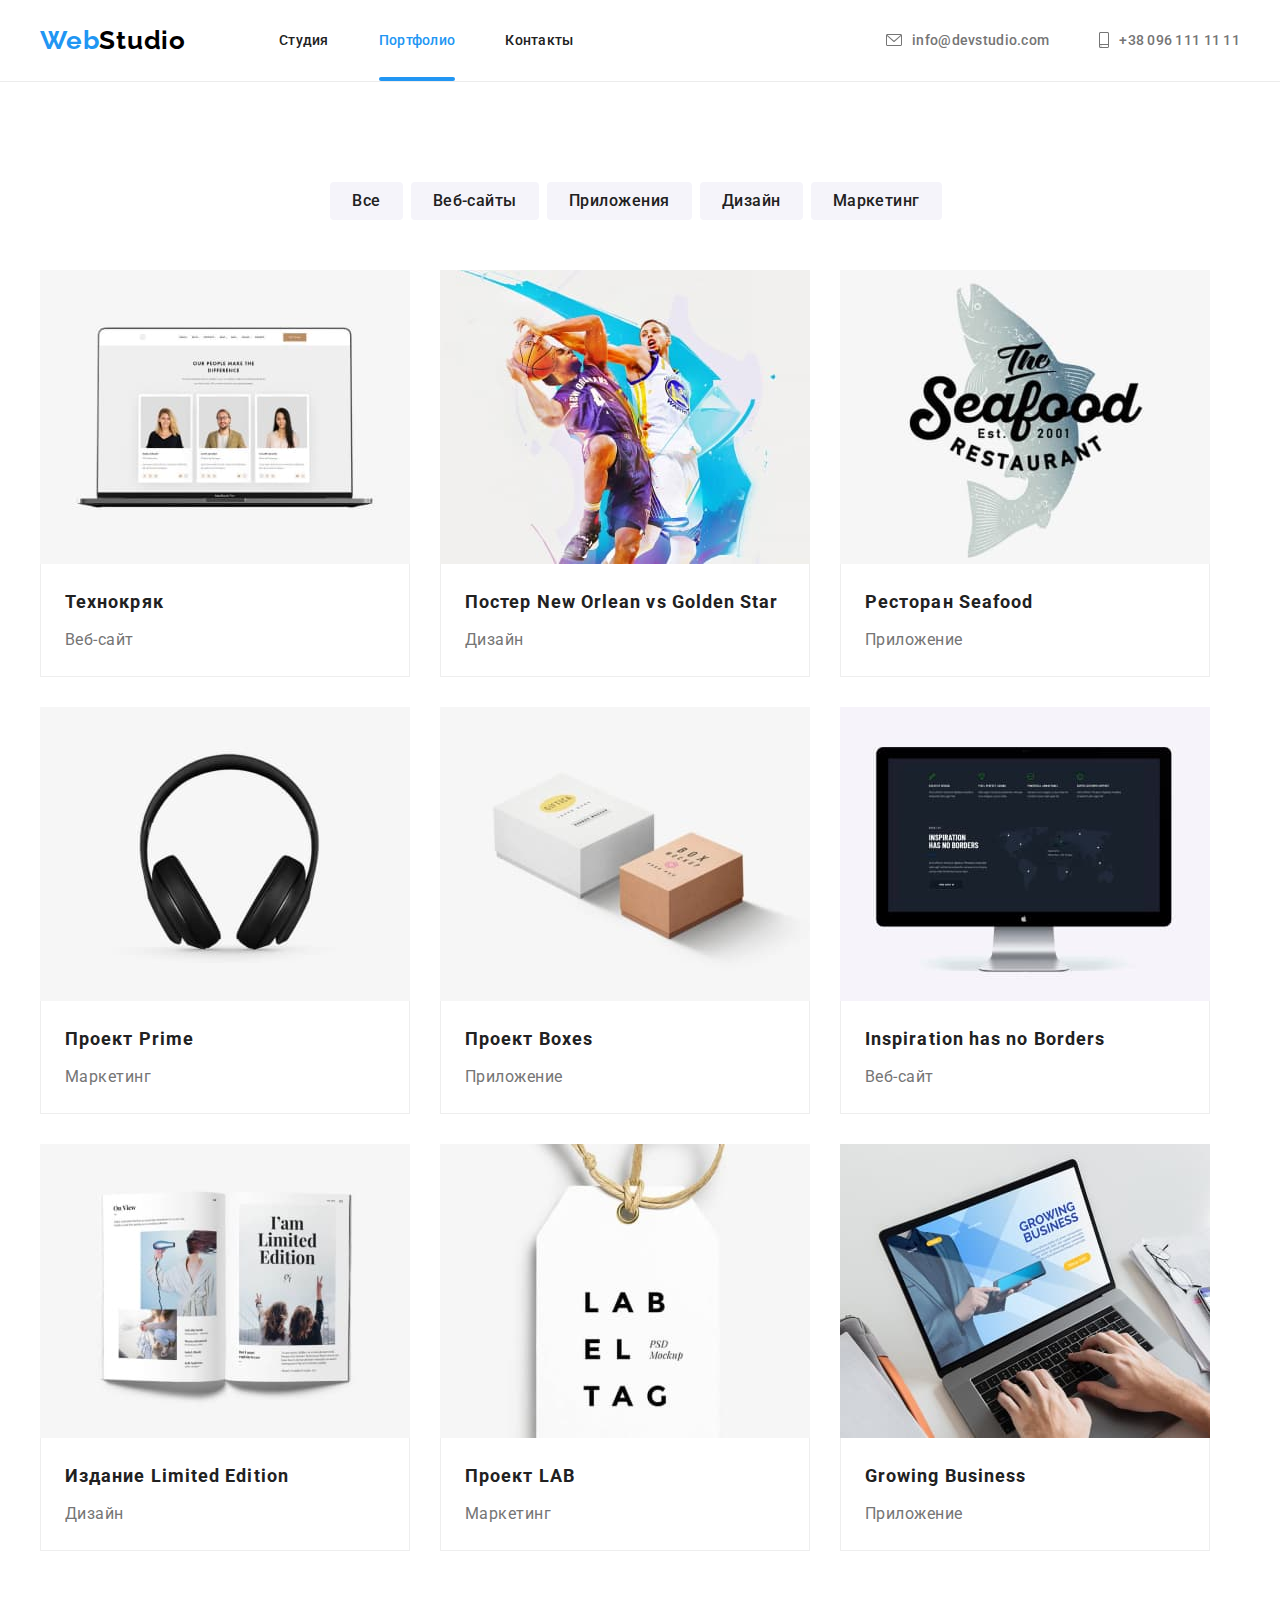
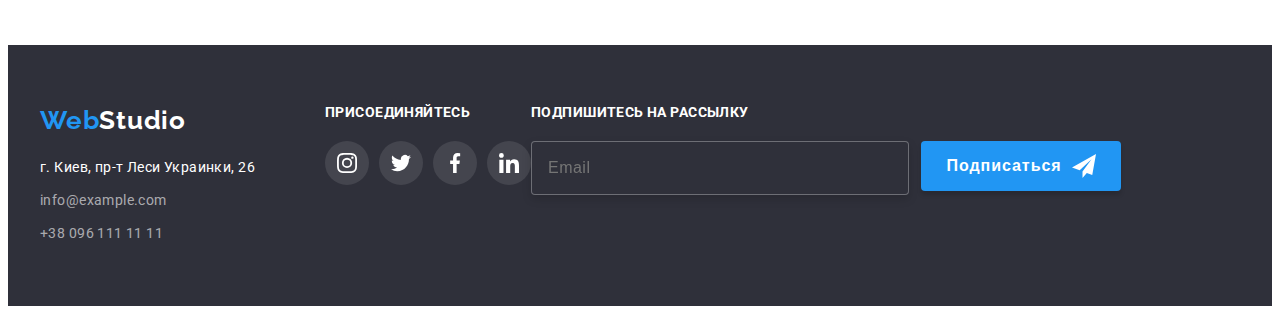
==== portfolio.html @ c0251a0f "copied files from the hw-06" ====
<!DOCTYPE html>
<html lang="ru">
  <head>
    <meta charset="UTF-8" />
    <meta http-equiv="X-UA-Compatible" content="IE=edge" />
    <meta name="viewport" content="width=device-width, initial-scale=1.0" />
    <title>Document</title>
    <link
      href="https://fonts.googleapis.com/css2?family=Raleway:wght@700&family=Roboto:wght@400;500;700;900&display=swap"
      rel="stylesheet"
    />
    <link
      rel="stylesheet"
      href="https://cdnjs.cloudflare.com/ajax/libs/modern-normalize/1.1.0/modern-normalize.min.css"
      integrity="sha512-wpPYUAdjBVSE4KJnH1VR1HeZfpl1ub8YT/NKx4PuQ5NmX2tKuGu6U/JRp5y+Y8XG2tV+wKQpNHVUX03MfMFn9Q=="
      crossorigin="anonymous"
      referrerpolicy="no-referrer"
    />
    <link rel="stylesheet" href="./css/reset.css" />
    <link rel="stylesheet" href="./css/styles.css" />
  </head>
  <body>
    <!-- HEADER SECTION -->

    <header class="page-header portfolio-header">
      <!-- HEADER LOGO -->

      <div class="container main-menu">
        <a class="logo" href="./index.html"
          ><span class="logo-web">Web</span>Studio</a
        >

        <!-- HEADER MENU NAVIGATION   -->

        <nav>
          <ul class="site-nav list">
            <li class="item">
              <a href="./index.html" class="link site-nav-link">Студия</a>
            </li>
            <li class="item">
              <a href="./portfolio.html" class="link site-nav-link active"
                >Портфолио</a
              >
            </li>
            <li class="item">
              <a href="" class="link site-nav-link">Контакты</a>
            </li>
          </ul>
        </nav>

        <!-- HEADER CONTACTS SECTIONS -->

        <ul class="site-nav-contacts list">
          <li class="contacts-display">
            <a href="mailto:info@devstudio.com" class="link site-contacts-link">
              <svg class="icon-envelope">
                <use href="./images/icons.svg#icon-envelope"></use>
              </svg>
              info@devstudio.com</a
            >
          </li>
          <li class="contacts-display">
            <a href="tel:+380961111111" class="link site-contacts-link">
              <svg class="icon-smartphone">
                <use href="./images/icons.svg#icon-smartphone"></use>
              </svg>
              +38 096 111 11 11</a
            >
          </li>
        </ul>
      </div>
    </header>

    <!-- MAIN/UNIQUES WEBPAGE CONTENT -->

    <main>
      <section class="section">
        <!-- PORTFOLIO SECTION HEADER -->

        <div class="container">
          <!-- PORTFOLIO FILTERS -->

          <ul class="portfolio-button-container list">
            <li class="portfolio-button-item">
              <button class="portfolio-button" type="button">Все</button>
            </li>
            <li class="portfolio-button-item">
              <button class="portfolio-button" type="button">Веб-сайты</button>
            </li>
            <li class="portfolio-button-item">
              <button class="portfolio-button" type="button">Приложения</button>
            </li>
            <li class="portfolio-button-item">
              <button class="portfolio-button" type="button">Дизайн</button>
            </li>
            <li class="portfolio-button-item">
              <button class="portfolio-button" type="button">Маркетинг</button>
            </li>
          </ul>

          <!-- PORTFOLIO MAIN SECTION - WORK EXAMPLES -->

          <div class="flex-container">
            <ul class="flex-element-portfolio list">
              <li class="works">
                <div class="works-pictures">
                  <img
                    src="././images/portfolio/1-technokryak.jpg"
                    alt="Technokryak Website"
                    width="370"
                  />
                  <p class="works-overlay">
                    Lorem ipsum, dolor sit amet consectetur adipisicing elit.
                    Possimus sapiente deleniti nam aliquid fugiat officia
                    debitis, rem vitae quod tempore.
                  </p>
                </div>
                <div class="works-description">
                  <h2 class="works-title">Технокряк</h2>
                  <p class="works-text">Веб-сайт</p>
                </div>
              </li>
              <li class="works">
                <div class="works-pictures">
                  <img
                    src="././images/portfolio/2-poster.jpg"
                    alt="New Orlean vs Golden Star Poster Design"
                    width="370"
                  />
                  <p class="works-overlay">
                    Lorem ipsum, dolor sit amet consectetur adipisicing elit.
                    Possimus sapiente deleniti nam aliquid fugiat officia
                    debitis, rem vitae quod tempore.
                  </p>
                </div>
                <div class="works-description">
                  <h2 class="works-title">Постер New Orlean vs Golden Star</h2>
                  <p class="works-text">Дизайн</p>
                </div>
              </li>
              <li class="works">
                <div class="works-pictures">
                  <img
                    src="././images/portfolio/3-seafoodrest.jpg"
                    alt="Seafood Restaurant Application"
                    width="370"
                  />
                  <p class="works-overlay">
                    Lorem ipsum, dolor sit amet consectetur adipisicing elit.
                    Possimus sapiente deleniti nam aliquid fugiat officia
                    debitis, rem vitae quod tempore.
                  </p>
                </div>
                <div class="works-description">
                  <h2 class="works-title">Ресторан Seafood</h2>
                  <p class="works-text">Приложение</p>
                </div>
              </li>
              <li class="works">
                <div class="works-pictures">
                  <img
                    src="././images/portfolio/4-projectprime.jpg"
                    alt="Prime Project Marketing"
                    width="370"
                  />
                  <p class="works-overlay">
                    Lorem ipsum, dolor sit amet consectetur adipisicing elit.
                    Possimus sapiente deleniti nam aliquid fugiat officia
                    debitis, rem vitae quod tempore.
                  </p>
                </div>
                <div class="works-description">
                  <h2 class="works-title">Проект Prime</h2>
                  <p class="works-text">Маркетинг</p>
                </div>
              </li>
              <li class="works">
                <div class="works-pictures">
                  <img
                    src="././images/portfolio/5-projectboxes.jpg"
                    alt="Boxes Project Application"
                    width="370"
                  />
                  <p class="works-overlay">
                    Lorem ipsum, dolor sit amet consectetur adipisicing elit.
                    Possimus sapiente deleniti nam aliquid fugiat officia
                    debitis, rem vitae quod tempore.
                  </p>
                </div>
                <div class="works-description">
                  <h2 class="works-title">Проект Boxes</h2>
                  <p class="works-text">Приложение</p>
                </div>
              </li>
              <li class="works">
                <div class="works-pictures">
                  <img
                    src="././images/portfolio/6-inspiration.jpg"
                    alt="Inspiration has no Borders"
                    width="370"
                  />
                  <p class="works-overlay">
                    Lorem ipsum, dolor sit amet consectetur adipisicing elit.
                    Possimus sapiente deleniti nam aliquid fugiat officia
                    debitis, rem vitae quod tempore.
                  </p>
                </div>
                <div class="works-description">
                  <h2 class="works-title">Inspiration has no Borders</h2>
                  <p class="works-text">Веб-сайт</p>
                </div>
              </li>
              <li class="works">
                <div class="works-pictures">
                  <img
                    src="././images/portfolio/7-limitededition.jpg"
                    alt="Limited Edition Design"
                    width="370"
                  />
                  <p class="works-overlay">
                    Lorem ipsum, dolor sit amet consectetur adipisicing elit.
                    Possimus sapiente deleniti nam aliquid fugiat officia
                    debitis, rem vitae quod tempore.
                  </p>
                </div>
                <div class="works-description">
                  <h2 class="works-title">Издание Limited Edition</h2>
                  <p class="works-text">Дизайн</p>
                </div>
              </li>
              <li class="works">
                <div class="works-pictures">
                  <img
                    src="././images/portfolio/8-projectlab.jpg"
                    alt="LAB Project Marketing"
                    width="370"
                  />
                  <p class="works-overlay">
                    Lorem ipsum, dolor sit amet consectetur adipisicing elit.
                    Possimus sapiente deleniti nam aliquid fugiat officia
                    debitis, rem vitae quod tempore.
                  </p>
                </div>
                <div class="works-description">
                  <h2 class="works-title">Проект LAB</h2>
                  <p class="works-text">Маркетинг</p>
                </div>
              </li>
              <li class="works">
                <div class="works-pictures">
                  <img
                    src="././images/portfolio/9-business.jpg"
                    alt="Growing Business Application"
                    width="370"
                  />
                  <p class="works-overlay">
                    Lorem ipsum, dolor sit amet consectetur adipisicing elit.
                    Possimus sapiente deleniti nam aliquid fugiat officia
                    debitis, rem vitae quod tempore.
                  </p>
                </div>
                <div class="works-description">
                  <h2 class="works-title">Growing Business</h2>
                  <p class="works-text">Приложение</p>
                </div>
              </li>
            </ul>
          </div>
        </div>
      </section>
    </main>

    <!-- PAGE FOOTER SECTION-->

    <footer class="footer">
      <div class="container">
        <div class="footer-container">
          <div class="footer-address">
            <div class="logo-footer">
              <a class="logo" href=""
                ><span class="logo-web">Web</span
                ><span class="logo-studio-footer">Studio</span></a
              >
            </div>
            <address>
              <p class="contacts-items addess-footer">
                г. Киев, пр-т Леси Украинки, 26
              </p>
              <a
                class="contacts-items contacts-footer link"
                href="mailto:info@example.com"
                >info@example.com</a
              >
              <a
                class="contacts-items contacts-footer link"
                href="tel:+380961111111"
                >+38 096 111 11 11</a
              >
            </address>
          </div>

          <!-- FOOTER JOIN US SECTION -->

          <div>
            <p class="join-us-title">Присоединяйтесь</p>
            <ul class="join-us-list">
              <li class="join-us-item">
                <a
                  class="join-us-link"
                  href="https://www.instagram.com/"
                  target="_blank"
                  rel="noopener noreferrer"
                  aria-label="Instragram Icon"
                >
                  <svg class="join-us-icon">
                    <use href="./images/icons.svg#icon-instagram"></use>
                  </svg>
                </a>
              </li>
              <li class="join-us-item">
                <a
                  class="join-us-link"
                  href="https://twitter.com/?lang=en"
                  target="_blank"
                  rel="noopener noreferrer"
                  aria-label="Twitter Icon"
                >
                  <svg class="join-us-icon">
                    <use href="./images/icons.svg#icon-twitter"></use>
                  </svg>
                </a>
              </li>
              <li class="join-us-item">
                <a
                  class="join-us-link"
                  href="https://twitter.com/?lang=en"
                  target="_blank"
                  rel="noopener noreferrer"
                  aria-label="Facebook Icon"
                >
                  <svg class="join-us-icon">
                    <use href="./images/icons.svg#icon-facebook"></use>
                  </svg>
                </a>
              </li>
              <li class="join-us-item">
                <a
                  class="join-us-link"
                  href="https://www.linkedin.com/"
                  target="_blank"
                  rel="noopener noreferrer"
                  aria-label="LinkedIn Icon"
                >
                  <svg class="join-us-icon">
                    <use href="./images/icons.svg#icon-linkedin"></use>
                  </svg>
                </a>
              </li>
            </ul>
          </div>

          <!-- SIGN UP FOOTER -->

          <div class="sign-up-section">
            <p class="sign-up-title">Подпишитесь на рассылку</p>
            <div class="sign-up-field">
              <input
                class="sign-up-input"
                type="email"
                name="email"
                placeholder="Email"
                autocomplete="off"
              />
              <button class="sign-up-button">
                Подписаться
                <svg class="sign-up-icon">
                  <use href="./images/icons.svg#icon-telegram"></use>
                </svg>
              </button>
            </div>
          </div>
        </div>
      </div>
    </footer>
  </body>
</html>
---- css/styles.css ----
:root {
  --primary-text-color: #757575;
  --secondary-text-color: #ffffff;
  --title-text-color: #212121;
  --accent-color: #2196f3;
  --primary-bgd-color: #ffffff;
  --secondary-bgd-color: #2f303a;
  --third-bgd-color: #f5f4fa;
}

/* --secondary-font-family: "Raleway", sans-serif; */

body {
  font-family: "Roboto", sans-serif;
  font-size: 14px;
  line-height: 1.7;
  letter-spacing: 0.03em;
  color: var(--primary-text-color);
  background-color: var(--primary-bgd-color);
  padding-top: 80px;
}

/* UTILITES */

.link {
  text-decoration: none;
  transition: color 250ms cubic-bezier(0.4, 0, 0.2, 1);
}

.link:hover,
.link:focus,
.link:active {
  color: var(--accent-color);
}

.list {
  list-style: none;
}

.list .active {
  color: var(--accent-color);
}

.visually-hidden {
  position: absolute;
  white-space: nowrap;
  width: 1px;
  height: 1px;
  overflow: hidden;
  border: 0;
  padding: 0;
  clip: rect(0 0 0 0);
  clip-path: inset(50%);
  margin: -1px;
}

.container {
  width: 1200px;
  padding-left: 15px;
  padding-right: 15px;
  margin-left: auto;
  margin-right: auto;
}

.main-menu {
  display: flex;
  align-items: center;
}

.section {
  padding-top: 94px;
  padding-bottom: 94px;
}

/* WEBSITE LOGO */

.logo {
  font-family: "Raleway", sans-serif;
  font-weight: 700;
  font-size: 26px;
  line-height: 1.2;
  letter-spacing: 0.03em;
  text-decoration: none;
  color: #000000;
}

.logo-web {
  color: var(--accent-color);
}

/* HEADER */

.page-header {
  position: fixed;
  top: 0;
  left: 0;
  width: 100%;
  min-height: 80px;
  background-color: var(--primary-bgd-color);
  z-index: 1;
}

/* WEBSITE NAVIGATION SECTION */

.site-nav {
  display: flex;
  margin-left: 93px;

  font-weight: 500;
  font-size: 14px;
  line-height: 1.2;
  letter-spacing: 0.02em;
  color: var(--title-text-color);
}

.site-nav .item:not(:last-child) {
  margin-right: 50px;
}

.item {
  position: relative;
}

.site-nav-link {
  position: relative;

  display: block;
  padding-top: 32px;
  padding-bottom: 32px;

  font-weight: 500;
  font-size: 14px;
  line-height: 1.2;
  letter-spacing: 0.02em;
  color: var(--title-text-color);
}

.site-nav-link.active:after {
  position: absolute;
  top: calc(100% - 4px);
  left: 0;

  content: "";
  width: 100%;
  height: 4px;
  border-radius: 4px;
  background-color: var(--accent-color);
}

/* WEBSITE CONTACTS SECTION */

.site-nav-contacts {
  display: flex;
  margin-left: auto;
}

.site-nav-contacts .contacts-display:not(:last-child) {
  margin-right: 50px;
}

.site-contacts-link {
  display: flex;
  align-items: center;

  font-weight: 500;
  font-size: 14px;
  line-height: 1.2;
  letter-spacing: 0.02em;
  color: var(--primary-text-color);
}

.icon-envelope {
  width: 16px;
  height: 12px;
  fill: currentColor;
  cursor: pointer;
  margin-right: 10px;
  transition: fill 250ms cubic-bezier(0.4, 0, 0.2, 1);
}

.icon-envelope:hover,
.icon-envelope:focus,
.icon-envelope:active {
  fill: var(--accent-color);
}

.icon-smartphone {
  width: 10px;
  height: 16px;
  fill: currentColor;
  margin-right: 10px;
  transition: fill 250ms cubic-bezier(0.4, 0, 0.2, 1);
}

.icon-smartphone:hover,
.icon-smartphone:focus,
.icon-smartphone:active {
  fill: var(--accent-color);
}

/* HERO SECTION */

.hero {
  max-width: 1600px;
  height: 600px;
  margin-left: auto;
  margin-right: auto;

  background-color: var(--secondary-bgd-color);
  background-image: linear-gradient(
      to right,
      rgba(47, 48, 58, 0.4),
      rgba(47, 48, 58, 0.4)
    ),
    url(../images/hero-background.jpg);
  background-repeat: no-repeat;
  background-position: center;
  background-size: cover;

  text-align: center;
  padding: 200px 0px;
}

.hero-title {
  max-width: 696px;
  text-align: center;

  font-weight: 900;
  font-size: 44px;
  line-height: 1.4;
  letter-spacing: 0.06em;
  text-transform: uppercase;
  color: var(--secondary-text-color);

  margin-bottom: 30px;
  margin: 0 auto;
}

.hero-button {
  font-family: inherit;
  font-size: 16px;
  line-height: 2;
  text-align: center;
  letter-spacing: 0.06em;
  color: var(--secondary-text-color);
  background-color: var(--accent-color);
  box-shadow: 0px 4px 4px rgba(0, 0, 0, 0.15);
  border: none;

  min-width: 200px;
  min-height: 50px;
  border-radius: 4px;
  padding: 10px 32px;
  margin-top: 30px;
  transition: box-shadow 250ms cubic-bezier(0.4, 0, 0.2, 1);
}

.hero-button:hover,
.hero-button:focus,
.hero-button:active {
  box-shadow: inset 0 0 5px 2px rgba(0, 0, 0, 0.3);
}

/* OUR STRONG SIDES SECTION */

.flex-container {
  display: flex;
  flex-wrap: wrap;
  background-color: var(--primary-bgd-color);
  padding-left: 0;
}

.flex-element {
  width: 270px;
  margin-right: 30px;
}

.flex-element:first-child {
  margin-left: 0;
}

.flex-element:last-child {
  margin-right: 0;
}

.whatwedo-icons {
  display: flex;
  justify-content: center;
  align-items: center;
  width: 270px;
  height: 120px;
  background-color: var(--third-bgd-color);
  margin-bottom: 30px;
}

.whatwedo-icons-item {
  display: block;
  align-items: center;
  align-content: center;
  width: 70px;
  height: 70px;
}

.subsection-title {
  font-weight: 700;
  font-size: 14px;
  line-height: 1.14;
  letter-spacing: 0.03em;
  text-transform: uppercase;
  color: var(--title-text-color);
  margin-bottom: 10px;
}

/* WHAT WE DO SECTION */

.whatwedo {
  padding-bottom: 94px;
}

.section-title {
  font-weight: 700;
  font-size: 36px;
  line-height: 1.2;
  letter-spacing: 0.03em;
  color: var(--title-text-color);

  text-align: center;
  margin-bottom: 50px;
}

.whatwedo-list {
  display: flex;
}

.whatwedo-list {
  margin-right: 30px;
}

.whatwedo-pictures:not(:last-child) {
  margin-right: 30px;
}

.whatwedo-pictures {
  position: relative;
}

.whatwedo-layer {
  position: absolute;
  right: 0;
  bottom: 0;
  width: 100%;
  min-height: 70px;
  background-color: rgba(47, 48, 58, 0.8);
}

.whatwedo-layer-text {
  text-align: center;
  font-weight: 700;
  font-size: 14px;
  line-height: 1.14;
  letter-spacing: 0.03em;
  text-transform: uppercase;
  color: var(--secondary-text-color);
  padding: 27px 82px;
}

/* OUR TEAM SECTION */

.team {
  background-color: var(--third-bgd-color);
}

.flex-element-team {
  min-width: 270px;
  min-height: 428px;
  margin-right: 30px;
  box-shadow: 0px 1px 3px rgba(0, 0, 0, 0.12), 0px 1px 1px rgba(0, 0, 0, 0.14),
    0px 2px 1px rgba(0, 0, 0, 0.2);
  border-radius: 0px 0px 4px 4px;
  background-color: var(--primary-bgd-color);
}

.flex-element-team:last-child {
  margin-right: 0;
}

.team-description {
  text-align: center;
  padding: 30px 32px;
}

.team-names {
  font-weight: 500;
  font-size: 16px;
  line-height: 1.2;
  letter-spacing: 0.03em;
  color: var(--title-text-color);
  margin-bottom: 10px;
}

.team-professions {
  font-size: 16px;
  line-height: 1.2;
  letter-spacing: 0.03em;
  color: var(--primary-text-color);
  margin-bottom: 16px;
}
/* SOCIAL LINKS */

.team-social {
  display: flex;
  justify-content: center;
}

.team-item {
  display: flex;
  justify-content: center;
  margin-right: 10px;
}

.team-item:last-child {
  margin-right: 0;
}

.team-link {
  display: flex;
  justify-content: center;
  align-items: center;
  width: 44px;
  height: 44px;
  color: #afb1b8;
  border-radius: 50%;
  text-decoration: none;
  cursor: pointer;
  transition: color 250ms cubic-bezier(0.4, 0, 0.2, 1),
    fill 250ms cubic-bezier(0.4, 0, 0.2, 1),
    background-color 250ms cubic-bezier(0.4, 0, 0.2, 1);
}

.team-icon {
  width: 20px;
  height: 20px;
  fill: currentColor;
  cursor: pointer;
}

.team-link:hover,
.team-link:focus,
.team-link:active {
  color: var(--secondary-text-color);
  fill: var(--secondary-text-color);
  background-color: var(--accent-color);
}

/* OUR CUSTOMERS SECTION */

.customers-list {
  display: flex;
  justify-content: center;
  align-items: center;
  padding-left: auto;
  padding-right: auto;
}

.customers-items {
  margin-right: 30px;
}

.customers-items:last-child {
  margin-right: 0;
}

.customers-link {
  display: flex;
  justify-content: center;
  align-items: center;
  width: 170px;
  height: 92px;
  color: #afb1b8;
  border: 1px solid #afb1b8;
  border-radius: 4px;
  cursor: pointer;
  transition: color 250ms cubic-bezier(0.4, 0, 0.2, 1),
    border 250ms cubic-bezier(0.4, 0, 0.2, 1);
}

.customers-link:hover,
.customers-link:focus,
.customers-link:active {
  color: var(--accent-color);
  border: 1px solid var(--accent-color);
}

.customers-icon {
  width: 106px;
  height: 60px;
  fill: currentColor;
}

/* PAGE FOOTER SECTION */

.footer {
  background-color: var(--secondary-bgd-color);
  padding-top: 60px;
  padding-bottom: 60px;
}

.footer-container {
  display: flex;
  justify-content: flex-start;
  align-items: flex-start;
}

.footer-address {
  margin-right: 70px;
}

.logo-footer {
  margin-bottom: 20px;
}

.logo-studio-footer {
  color: var(--secondary-text-color);
}

.addess-footer {
  font-style: normal;
  font-size: 14px;
  line-height: 1.7;
  letter-spacing: 0.03em;
  color: var(--secondary-text-color);
  margin-bottom: 9px;
}

.contacts-items {
  display: block;
  margin-bottom: 9px;
}

.contacts-items:last-child {
  margin-bottom: 0;
}

.contacts-footer {
  font-style: normal;
  font-size: 14px;
  line-height: 1.7;
  letter-spacing: 0.03em;
  color: rgba(255, 255, 255, 0.6);
}

/* FOOTER JOIN US SECTION */

.join-us-title {
  font-weight: 700;
  font-size: 14px;
  line-height: 1.14;
  letter-spacing: 0.03em;
  text-transform: uppercase;
  color: var(--secondary-text-color);
  margin-bottom: 20px;
}

.join-us-list {
  display: flex;
  justify-content: flex-start;
}

.join-us-item {
  margin-right: 10px;
}

.join-us-item:last-child {
  margin-right: 0;
}

.join-us-link {
  display: flex;
  justify-content: center;
  align-items: center;
  width: 44px;
  height: 44px;
  background: rgba(255, 255, 255, 0.1);
  color: #ffffff;
  border-radius: 50%;
  text-decoration: none;
  cursor: pointer;
  transition: background-color 250ms cubic-bezier(0.4, 0, 0.2, 1);
}

.join-us-link:hover,
.join-us-link:focus,
.join-us-link:active {
  background-color: var(--accent-color);
}

.join-us-icon {
  width: 20px;
  height: 20px;
  fill: currentColor;
  cursor: pointer;
}

/* <!-- SIGN UP FOOTER --> */

.sign-up-form {
  display: block;
  /* justify-content: flex-start;
  align-items: flex-start; */
  width: 570px;
  height: 86px;
  margin-left: 93px;
}

.sign-up-title {
  width: 219px;
  height: 16px;
  font-weight: 700;
  font-size: 14px;
  line-height: 1.14;
  letter-spacing: 0.03em;
  text-transform: uppercase;
  color: var(--secondary-text-color);
  margin-bottom: 20px;
}

.sign-up-field {
  display: flex;
  justify-content: center;
  align-items: flex-start;
}

.sign-up-input {
  width: 358px;
  height: 50px;
  font-size: 16px;
  line-height: 1.25;
  letter-spacing: 0.03em;
  color: rgba(255, 255, 255, 0.6);
  background-color: var(--secondary-bgd-color);
  border: 1px solid rgba(255, 255, 255, 0.3);
  filter: drop-shadow(0px 4px 4px rgba(0, 0, 0, 0.15));
  border-radius: 4px;
  padding-left: 16px;
}

.sign-up-input:focus-within {
  border: 1px solid var(--third-bgd-color);
}

.sign-up-button {
  display: flex;
  justify-content: center;
  align-items: center;
  width: 200px;
  height: 50px;
  font-weight: 700;
  font-size: 16px;
  line-height: 1.87;
  letter-spacing: 0.06em;
  color: var(--secondary-text-color);
  background: var(--accent-color);
  box-shadow: 0px 4px 4px rgba(0, 0, 0, 0.15);
  border: none;
  border-radius: 4px;
  cursor: pointer;
  margin-left: 12px;
}

.sign-up-icon {
  width: 24px;
  height: 24px;
  fill: var(--secondary-text-color);
  background-color: var(--accent-color);
  margin-left: 10px;
}

.sign-up-button:hover,
.sign-up-button:focus,
.sign-up-button:active {
  box-shadow: inset 0 0 5px 2px rgba(0, 0, 0, 0.3);
}

/* PORTFOLIO PAGE SECTION */

.portfolio-header {
  border-bottom: 1px solid #ececec;
}

.portfolio-button-container {
  display: flex;
  justify-content: center;
  margin-bottom: 50px;
}

.portfolio-button-item {
  margin-right: 8px;
}

.portfolio-button {
  font-family: "Roboto", sans-serif;
  font-weight: 500;
  font-size: 16px;
  line-height: 1.6;
  text-align: center;
  letter-spacing: 0.03em;
  color: var(--title-text-color);
  background-color: var(--third-bgd-color);
  border: none;
  border-radius: 4px;
  cursor: pointer;

  padding: 6px 22px;

  transition: background-color 250ms cubic-bezier(0.4, 0, 0.2, 1),
    color 250ms cubic-bezier(0.4, 0, 0.2, 1),
    box-shadow 250ms cubic-bezier(0.4, 0, 0.2, 1);
}

.portfolio-button:hover,
.portfolio-button:focus,
.portfolio-button:active {
  background-color: var(--accent-color);
  color: #ffffff;
  box-shadow: 0px 3px 1px rgba(0, 0, 0, 0.1), 0px 1px 2px rgba(0, 0, 0, 0.08),
    0px 2px 2px rgba(0, 0, 0, 0.12);
}

.portfolio-button-text {
  font-weight: 500;
  font-size: 16px;
  line-height: 1.6;
  text-align: center;
  letter-spacing: 0.03em;
  color: var(--title-text-color);
}

.flex-element-portfolio {
  display: flex;
  flex-wrap: wrap;
  margin-right: 30px;
}

.flex-element-portfolio:last-child {
  margin-right: 0;
}

.works {
  margin-right: 30px;
  cursor: pointer;
  transition: box-shadow 250ms cubic-bezier(0.4, 0, 0.2, 1);
}

.works:nth-child(-n + 6) {
  margin-bottom: 30px;
}

.works:nth-child(3n + 3) {
  margin-right: 0;
}

.works:hover {
  box-shadow: 0px 1px 1px rgba(0, 0, 0, 0.12), 0px 4px 4px rgba(0, 0, 0, 0.06),
    1px 4px 6px rgba(0, 0, 0, 0.16);
}

/* ----- WORKS OVERLAY START ----- */

.works-pictures {
  position: relative;
  overflow: hidden;
}

.works-pictures:hover .works-overlay {
  transform: translateY(0);
}

.works-overlay {
  position: absolute;
  top: 0;
  left: 0;
  width: 370px;
  height: 100%;

  background: rgba(33, 150, 243, 0.9);
  font-size: 18px;
  line-height: 1.5;
  letter-spacing: 0.03em;
  color: var(--secondary-text-color);
  padding: 63px 24px;

  transform: translateY(100%);
  transition: transform 250ms cubic-bezier(0.4, 0, 0.2, 1);
}

/* ----- WORKS OVERLAY END ----- */

.works-description {
  padding: 20px 24px;
  border-right: 1px solid #eeeeee;
  border-left: 1px solid #eeeeee;
  border-bottom: 1px solid #eeeeee;
}

.works-title {
  font-family: "Roboto", sans-serif;
  font-weight: 700;
  font-size: 18px;
  line-height: 2;
  letter-spacing: 0.06em;
  color: var(--title-text-color);
  margin-bottom: 4px;
}

.works-text {
  font-family: "Roboto", sans-serif;
  font-size: 16px;
  line-height: 2;
  letter-spacing: 0.03em;
  color: var(--primary-text-color);
}

/* MODAL WINDOW "MAKE AN ORDER" */

/* .backdrop {
  position: fixed;
  top: 0;
  left: 0;
  width: 100%;
  height: 100%;
  background-color: rgba(0, 0, 0, 0.2);
  opacity: 1;
  transition: opacity 250ms cubic-bezier(0.4, 0, 0.2, 1);
}

.backdrop.is-hidden {
  opacity: 0;
  visibility: hidden;
  pointer-events: none;
}

.modal {
  position: absolute;
  top: 50%;
  left: 50%;
  transform: translate(-50%, -50%);
  width: 528px;
  height: 581px;

  background: #ffffff;
  box-shadow: 0px 1px 3px rgba(0, 0, 0, 0.12), 0px 1px 1px rgba(0, 0, 0, 0.14),
    0px 2px 1px rgba(0, 0, 0, 0.2);
  border-radius: 4px;
}

.modal-close-button {
  position: absolute;
  top: 8px;
  left: 490px;
  width: 30px;
  height: 30px;
  display: flex;
  justify-content: center;
  align-items: center;

  fill: #000000;
  background-color: var(--primary-bgd-color);
  border: 1px solid rgba(0, 0, 0, 0.1);
  border-radius: 50%;

  transition: fill 250ms cubic-bezier(0.4, 0, 0.2, 1),
    background-color 250ms cubic-bezier(0.4, 0, 0.2, 1),
    border 250ms cubic-bezier(0.4, 0, 0.2, 1);
}

.modal-close-button:hover,
.modal-close-button:focus,
.modal-close-button:active {
  fill: var(--secondary-text-color);
  background-color: var(--accent-color);
  border: var(--accent-color);
} */

/* ALTERNATIVE MODAL WINDOW "MAKE AN ORDER" */

.backdrop {
  position: fixed;
  top: 0;
  left: 0;
  height: 100vh;
  width: 100vw;
  display: flex;
  justify-content: center;
  align-items: center;

  background-color: rgba(0, 0, 0, 0.2);

  opacity: 1;
  transition: opacity 250ms cubic-bezier(0.4, 0, 0.2, 1),
    visibility 250ms cubic-bezier(0.4, 0, 0.2, 1);
}

.backdrop.is-hidden {
  opacity: 0;
  visibility: hidden;
  pointer-events: none;
}

.modal {
  position: relative;
  width: 528px;
  height: 581px;

  background: #ffffff;
  box-shadow: 0px 1px 3px rgba(0, 0, 0, 0.12), 0px 1px 1px rgba(0, 0, 0, 0.14),
    0px 2px 1px rgba(0, 0, 0, 0.2);
  border-radius: 4px;

  padding: 40px;
}

.modal-close-button {
  position: absolute;
  top: 8px;
  right: 8px;
  width: 30px;
  height: 30px;
  display: flex;
  justify-content: center;
  align-items: center;

  fill: #000000;
  background-color: var(--primary-bgd-color);
  border: 1px solid rgba(0, 0, 0, 0.1);
  border-radius: 50%;

  transition: fill 250ms cubic-bezier(0.4, 0, 0.2, 1),
    background-color 250ms cubic-bezier(0.4, 0, 0.2, 1),
    border 250ms cubic-bezier(0.4, 0, 0.2, 1);
}

.modal-close-button:hover,
.modal-close-button:focus,
.modal-close-button:active {
  fill: var(--accent-color);
  background-color: var(--secondary-text-color);
  border: border 1px solid rgba(0, 0, 0, 0.1);
}

.icon-close-button {
  width: 18px;
  height: 18px;
}

/* <!-- MODAL SUBMIT FORM --> */

.modal-form {
  width: 448px;
}

.modal-header {
  width: 448px;
  height: 23px;
  text-align: center;
  font-weight: 700;
  font-size: 20px;
  line-height: 1.15;
  letter-spacing: 0.03em;
  color: var(--title-text-color);
  margin-bottom: 11px;
}

.modal-label {
  display: block;
  font-size: 12px;
  line-height: 1.17;
  letter-spacing: 0.01em;
  color: var(--primary-text-color);
}

.modal-field {
  position: relative;
  display: flex;
  justify-content: flex-start;
  align-content: flex-start;
  width: 448px;
  height: 40px;
  border: 1px solid rgba(33, 33, 33, 0.2);
  border-radius: 4px;
  margin-top: 4px;
  margin-bottom: 10px;
}

.modal-input {
  width: 448px;
  height: 40px;
  border: 1px solid rgba(33, 33, 33, 0.2);
  border-radius: 4px;
  padding-left: 40px;
  outline: none;
  transition: border 250ms cubic-bezier(0.4, 0, 0.2, 1);
}

.modal-input:focus-within {
  border: 1px solid var(--accent-color);
}

.modal-input:hover {
  border: 1px solid var(--accent-color);
  cursor: pointer;
}

.modal-icon {
  position: absolute;
  top: 50%;
  left: 12px;
  display: inline-block;
  width: 18px;
  height: 18px;
  fill: var(--title-text-color);
  transform: translateY(-50%);
}

.modal-label:focus-within .modal-icon {
  fill: var(--accent-color);
}

.modal-label:hover .modal-icon {
  fill: var(--accent-color);
}

.modal-field-comment {
  display: flex;
  justify-content: flex-start;
  align-content: flex-start;
  width: 448px;
  height: 120px;
  border: 1px solid rgba(33, 33, 33, 0.2);
  border-radius: 4px;
  padding: 12px 16px;
  margin-top: 4px;
  margin-bottom: 20px;
  outline: none;
  resize: none;
  transition: border 250ms cubic-bezier(0.4, 0, 0.2, 1);
}

.modal-field-comment:focus-within {
  border: 1px solid var(--accent-color);
}

.modal-field-comment:hover,
.modal-field-comment:focus,
.modal-field-comment:active {
  border: 1px solid var(--accent-color);
  cursor: pointer;
}

.modal-checkbox {
  display: flex;
  justify-content: center;
  align-items: center;
  margin-bottom: 30px;
}

.checkbox-icon {
  display: block;
  width: 16px;
  height: 15px;
  background-image: url(../images/icon-checked.svg);
  border: 1px solid var(--title-text-color);
  border-radius: 2px;
  margin-right: 7px;
}

.checkbox:focus + .checkbox-icon {
  border-color: var(--accent-color);
}

.checkbox:checked + .checkbox-icon {
  background-color: var(--accent-color);
  background-origin: border-box;
  border-color: var(--accent-color);
}

.terms {
  color: var(--accent-color);
  cursor: pointer;
  margin-left: 4px;
  transition: font-weight 250ms cubic-bezier(0.4, 0, 0.2, 1);
}

.terms:hover,
.terms:focus,
.terms:active {
  font-weight: 700;
}

.modal-button {
  display: flex;
  justify-content: center;
  align-items: center;
  width: 200px;
  height: 50px;
  font-weight: 700;
  font-size: 16px;
  line-height: 1.87;
  letter-spacing: 0.06em;

  color: var(--secondary-text-color);
  background: var(--accent-color);
  box-shadow: 0px 4px 4px rgba(0, 0, 0, 0.15);
  border: 1px solid var(--accent-color);
  border-radius: 4px;

  padding: 10px 56px;
  margin-right: 124px;
  margin-left: 124px;

  transition: box-shadow 5250ms cubic-bezier(0.4, 0, 0.2, 1);
}

.modal-button:hover,
.modal-button:focus,
.modal-button:active {
  box-shadow: inset 0 0 5px 2px rgba(0, 0, 0, 0.3);
}
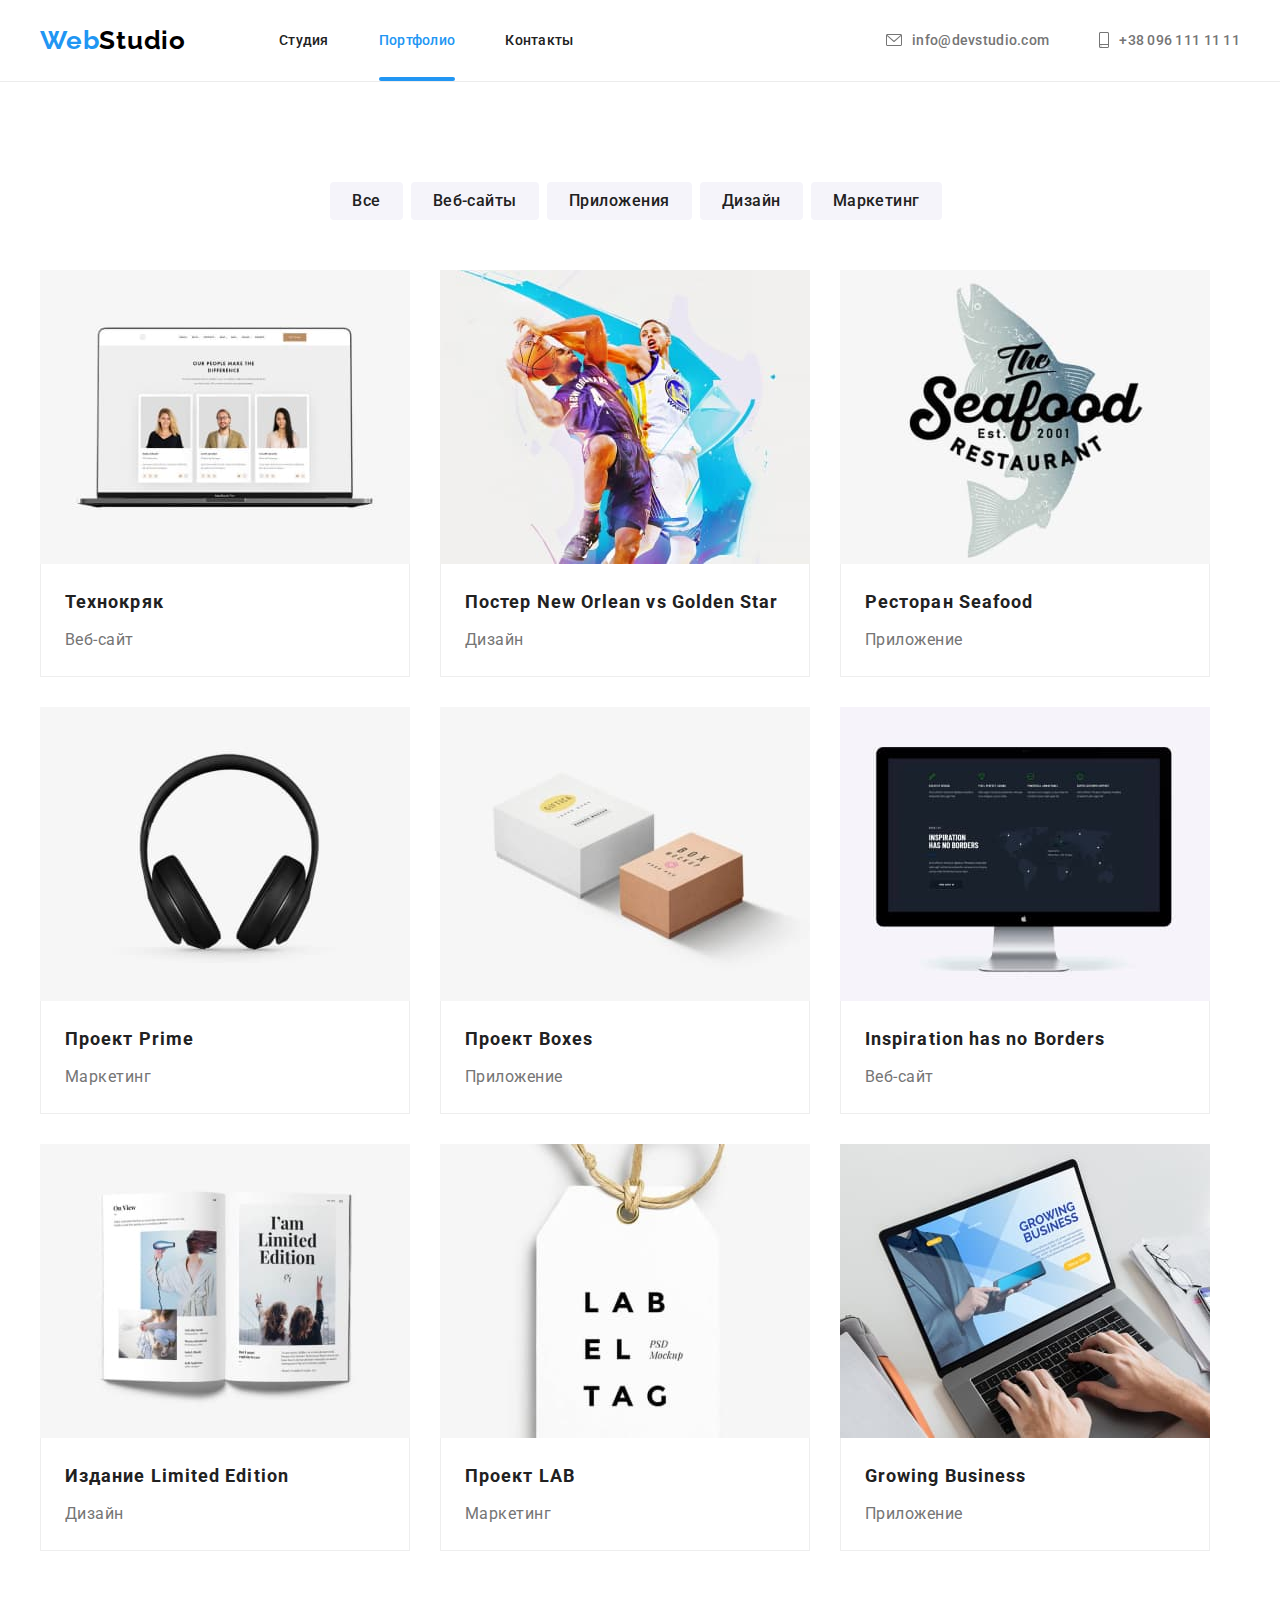
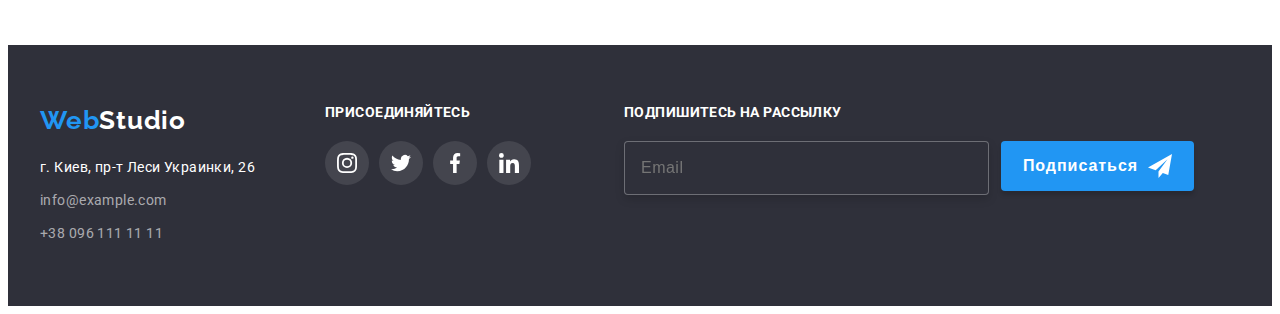
==== commit 4be0ea4d: "compiled scss code" ====
--- a/portfolio.html
+++ b/portfolio.html
@@ -16,8 +16,9 @@
       crossorigin="anonymous"
       referrerpolicy="no-referrer"
     />
-    <link rel="stylesheet" href="./css/reset.css" />
-    <link rel="stylesheet" href="./css/styles.css" />
+    <!-- <link rel="stylesheet" href="./css/reset.css" />
+    <link rel="stylesheet" href="./css/styles.css" /> -->
+    <link rel="stylesheet" href="./css/main.min.css" />
   </head>
   <body>
     <!-- HEADER SECTION -->
@@ -361,7 +362,7 @@
 
           <!-- SIGN UP FOOTER -->
 
-          <div class="sign-up-section">
+          <form action="#" class="sign-up-form" autocomplete="off">
             <p class="sign-up-title">Подпишитесь на рассылку</p>
             <div class="sign-up-field">
               <input
@@ -369,16 +370,15 @@
                 type="email"
                 name="email"
                 placeholder="Email"
-                autocomplete="off"
               />
-              <button class="sign-up-button">
+              <button class="sign-up-button" type="submit">
                 Подписаться
                 <svg class="sign-up-icon">
                   <use href="./images/icons.svg#icon-telegram"></use>
                 </svg>
               </button>
             </div>
-          </div>
+          </form>
         </div>
       </div>
     </footer>
--- a/css/main.min.css
+++ b/css/main.min.css
@@ -0,0 +1,2 @@
+:root{--primary-text-color: #757575;--secondary-text-color: #ffffff;--title-text-color: #212121;--accent-color: #2196f3;--primary-bgd-color: #ffffff;--secondary-bgd-color: #2f303a;--third-bgd-color: #f5f4fa}p,h1,h2,h3,h4,h5,h6{margin:0}ul,ol{margin:0;padding:0;list-style:none}button{cursor:pointer}img{display:block}.visually-hidden{position:absolute;white-space:nowrap;width:1px;height:1px;overflow:hidden;border:0;padding:0;clip:rect(0 0 0 0);clip-path:inset(50%);margin:-1px}body{font-family:"Roboto", sans-serif;font-size:14px;line-height:1.7;letter-spacing:0.03em;color:var(--primary-text-color);background-color:var(--primary-bgd-color);padding-top:80px}.link{text-decoration:none;transition:color 250ms cubic-bezier(0.4, 0, 0.2, 1)}.link:hover,.link:focus,.link:active{color:var(--accent-color)}.list{list-style:none}.list .active{color:var(--accent-color)}.main-menu{display:flex;align-items:center}.container{width:1200px;padding-left:15px;padding-right:15px;margin-left:auto;margin-right:auto}.section{padding-top:94px;padding-bottom:94px}.logo{font-family:"Raleway", sans-serif;font-weight:700;font-size:26px;line-height:1.2;letter-spacing:0.03em;text-decoration:none;color:#000000}.logo-web{color:var(--accent-color)}.page-header{position:fixed;top:0;left:0;width:100%;min-height:80px;background-color:var(--primary-bgd-color);z-index:1}.site-nav{display:flex;margin-left:93px;font-weight:500;font-size:14px;line-height:1.2;letter-spacing:0.02em;color:var(--title-text-color)}.site-nav .item:not(:last-child){margin-right:50px}.item{position:relative}.site-nav-link{position:relative;display:block;padding-top:32px;padding-bottom:32px;font-weight:500;font-size:14px;line-height:1.2;letter-spacing:0.02em;color:var(--title-text-color)}.site-nav-link.active:after{position:absolute;top:calc(100% - 4px);left:0;content:"";width:100%;height:4px;border-radius:4px;background-color:var(--accent-color)}.site-nav-contacts{display:flex;margin-left:auto}.site-nav-contacts .contacts-display:not(:last-child){margin-right:50px}.site-contacts-link{display:flex;align-items:center;font-weight:500;font-size:14px;line-height:1.2;letter-spacing:0.02em;color:var(--primary-text-color)}.icon-envelope{width:16px;height:12px;fill:currentColor;cursor:pointer;margin-right:10px;transition:fill 250ms cubic-bezier(0.4, 0, 0.2, 1)}.icon-envelope:hover,.icon-envelope:focus,.icon-envelope:active{fill:var(--accent-color)}.icon-smartphone{width:10px;height:16px;fill:currentColor;margin-right:10px;transition:fill 250ms cubic-bezier(0.4, 0, 0.2, 1)}.icon-smartphone:hover,.icon-smartphone:focus,.icon-smartphone:active{fill:var(--accent-color)}.hero{max-width:1600px;height:600px;margin-left:auto;margin-right:auto;background-color:var(--secondary-bgd-color);background-image:linear-gradient(to right, rgba(47,48,58,0.4), rgba(47,48,58,0.4)),url(../images/hero-background.jpg);background-repeat:no-repeat;background-position:center;background-size:cover;text-align:center;padding:200px 0px}.hero-title{max-width:696px;text-align:center;font-weight:900;font-size:44px;line-height:1.4;letter-spacing:0.06em;text-transform:uppercase;color:var(--secondary-text-color);margin-bottom:30px;margin:0 auto}.hero-button{font-family:inherit;font-size:16px;line-height:2;text-align:center;letter-spacing:0.06em;color:var(--secondary-text-color);background-color:var(--accent-color);box-shadow:0px 4px 4px rgba(0,0,0,0.15);border:none;min-width:200px;min-height:50px;border-radius:4px;padding:10px 32px;margin-top:30px;transition:box-shadow 250ms cubic-bezier(0.4, 0, 0.2, 1)}.hero-button:hover,.hero-button:focus,.hero-button:active{box-shadow:inset 0 0 5px 2px rgba(0,0,0,0.3)}.backdrop{position:fixed;top:0;left:0;height:100vh;width:100vw;display:flex;justify-content:center;align-items:center;background-color:rgba(0,0,0,0.2);opacity:1;transition:opacity 250ms cubic-bezier(0.4, 0, 0.2, 1),visibility 250ms cubic-bezier(0.4, 0, 0.2, 1)}.backdrop.is-hidden{opacity:0;visibility:hidden;pointer-events:none}.modal{position:relative;width:528px;height:581px;background:#ffffff;box-shadow:0px 1px 3px rgba(0,0,0,0.12),0px 1px 1px rgba(0,0,0,0.14),0px 2px 1px rgba(0,0,0,0.2);border-radius:4px;padding:40px}.modal-close-button{position:absolute;top:8px;right:8px;width:30px;height:30px;display:flex;justify-content:center;align-items:center;fill:#000000;background-color:var(--primary-bgd-color);border:1px solid rgba(0,0,0,0.1);border-radius:50%;transition:fill 250ms cubic-bezier(0.4, 0, 0.2, 1),background-color 250ms cubic-bezier(0.4, 0, 0.2, 1),border 250ms cubic-bezier(0.4, 0, 0.2, 1)}.modal-close-button:hover,.modal-close-button:focus,.modal-close-button:active{fill:var(--accent-color);background-color:var(--secondary-text-color);border:border 1px solid rgba(0,0,0,0.1)}.icon-close-button{width:18px;height:18px}.modal-form{width:448px}.modal-header{width:448px;height:23px;text-align:center;font-weight:700;font-size:20px;line-height:1.15;letter-spacing:0.03em;color:var(--title-text-color);margin-bottom:11px}.modal-label{display:block;font-size:12px;line-height:1.17;letter-spacing:0.01em;color:var(--primary-text-color)}.modal-label:focus-within .modal-icon{fill:var(--accent-color)}.modal-label:hover .modal-icon{fill:var(--accent-color)}.modal-field{position:relative;display:flex;justify-content:flex-start;align-content:flex-start;width:448px;height:40px;border:1px solid rgba(33,33,33,0.2);border-radius:4px;margin-top:4px;margin-bottom:10px}.modal-input{width:448px;height:40px;border:1px solid rgba(33,33,33,0.2);border-radius:4px;padding-left:40px;outline:none;transition:border 250ms cubic-bezier(0.4, 0, 0.2, 1)}.modal-input:focus-within{border:1px solid var(--accent-color)}.modal-input:hover{border:1px solid var(--accent-color);cursor:pointer}.modal-icon{position:absolute;top:50%;left:12px;display:inline-block;width:18px;height:18px;fill:var(--title-text-color);transform:translateY(-50%)}.modal-field-comment{display:flex;justify-content:flex-start;align-content:flex-start;width:448px;height:120px;border:1px solid rgba(33,33,33,0.2);border-radius:4px;padding:12px 16px;margin-top:4px;margin-bottom:20px;outline:none;resize:none;transition:border 250ms cubic-bezier(0.4, 0, 0.2, 1)}.modal-field-comment:focus-within{border:1px solid var(--accent-color)}.modal-field-comment:hover,.modal-field-comment:focus,.modal-field-comment:active{border:1px solid var(--accent-color);cursor:pointer}.modal-checkbox{display:flex;justify-content:center;align-items:center;margin-bottom:30px}.checkbox-icon{display:block;width:16px;height:15px;background-image:url(../images/icon-checked.svg);border:1px solid var(--title-text-color);border-radius:2px;margin-right:7px}.checkbox:focus+.checkbox-icon{border-color:var(--accent-color)}.checkbox:checked+.checkbox-icon{background-color:var(--accent-color);background-origin:border-box;border-color:var(--accent-color)}.terms{color:var(--accent-color);cursor:pointer;margin-left:4px;transition:font-weight 250ms cubic-bezier(0.4, 0, 0.2, 1)}.terms:hover,.terms:focus,.terms:active{font-weight:700}.modal-button{display:flex;justify-content:center;align-items:center;width:200px;height:50px;font-weight:700;font-size:16px;line-height:1.87;letter-spacing:0.06em;color:var(--secondary-text-color);background:var(--accent-color);box-shadow:0px 4px 4px rgba(0,0,0,0.15);border:1px solid var(--accent-color);border-radius:4px;padding:10px 56px;margin-right:124px;margin-left:124px;transition:box-shadow 5250ms cubic-bezier(0.4, 0, 0.2, 1)}.modal-button:hover,.modal-button:focus,.modal-button:active{box-shadow:inset 0 0 5px 2px rgba(0,0,0,0.3)}.flex-container{display:flex;flex-wrap:wrap;background-color:var(--primary-bgd-color);padding-left:0}.flex-element{width:270px;margin-right:30px}.flex-element:first-child{margin-left:0}.flex-element:last-child{margin-right:0}.whatwedo-icons{display:flex;justify-content:center;align-items:center;width:270px;height:120px;background-color:var(--third-bgd-color);margin-bottom:30px}.whatwedo-icons-item{display:block;align-items:center;align-content:center;width:70px;height:70px}.whatwedo-title{font-weight:700;font-size:14px;line-height:1.14;letter-spacing:0.03em;text-transform:uppercase;color:var(--title-text-color);margin-bottom:10px}.whatwedo{padding-bottom:94px}.whatwedo-list{display:flex;margin-right:30px}.whatwedo-pictures{position:relative}.whatwedo-pictures:not(:last-child){margin-right:30px}.whatwedo-layer{position:absolute;right:0;bottom:0;width:100%;min-height:70px;background-color:rgba(47,48,58,0.8)}.whatwedo-layer-text{text-align:center;font-weight:700;font-size:14px;line-height:1.14;letter-spacing:0.03em;text-transform:uppercase;color:var(--secondary-text-color);padding:27px 82px}.section-title{text-align:center;font-weight:700;font-size:36px;line-height:1.2;letter-spacing:0.03em;color:var(--title-text-color);margin-bottom:50px}.team{background-color:var(--third-bgd-color)}.flex-element-team{min-width:270px;min-height:428px;margin-right:30px;box-shadow:0px 1px 3px rgba(0,0,0,0.12),0px 1px 1px rgba(0,0,0,0.14),0px 2px 1px rgba(0,0,0,0.2);border-radius:0px 0px 4px 4px;background-color:var(--primary-bgd-color)}.flex-element-team:last-child{margin-right:0}.team-description{text-align:center;padding:30px 32px}.team-names{font-weight:500;font-size:16px;line-height:1.2;letter-spacing:0.03em;color:var(--title-text-color);margin-bottom:10px}.team-professions{font-size:16px;line-height:1.2;letter-spacing:0.03em;color:var(--primary-text-color);margin-bottom:16px}.team-social{display:flex;justify-content:center}.team-item{display:flex;justify-content:center;margin-right:10px}.team-item:last-child{margin-right:0}.team-link{display:flex;justify-content:center;align-items:center;width:44px;height:44px;color:#afb1b8;border-radius:50%;text-decoration:none;cursor:pointer;transition:color 250ms cubic-bezier(0.4, 0, 0.2, 1),fill 250ms cubic-bezier(0.4, 0, 0.2, 1),background-color 250ms cubic-bezier(0.4, 0, 0.2, 1)}.team-link:hover,.team-link:focus,.team-link:active{color:var(--secondary-text-color);fill:var(--secondary-text-color);background-color:var(--accent-color)}.team-icon{width:20px;height:20px;fill:currentColor;cursor:pointer}.customers-list{display:flex;justify-content:center;align-items:center;padding-left:auto;padding-right:auto}.customers-items{margin-right:30px}.customers-items:last-child{margin-right:0}.customers-link{display:flex;justify-content:center;align-items:center;width:170px;height:92px;color:#afb1b8;border:1px solid #afb1b8;border-radius:4px;cursor:pointer;transition:color 250ms cubic-bezier(0.4, 0, 0.2, 1),border 250ms cubic-bezier(0.4, 0, 0.2, 1)}.customers-link:hover,.customers-link:focus,.customers-link:active{color:var(--accent-color);border:1px solid var(--accent-color)}.customers-icon{width:106px;height:60px;fill:currentColor}.footer{background-color:var(--secondary-bgd-color);padding-top:60px;padding-bottom:60px}.footer-container{display:flex;justify-content:flex-start;align-items:flex-start}.footer-address{margin-right:70px}.logo-footer{margin-bottom:20px}.logo-studio-footer{color:var(--secondary-text-color)}.addess-footer{font-style:normal;font-size:14px;line-height:1.7;letter-spacing:0.03em;color:var(--secondary-text-color);margin-bottom:9px}.contacts-items{display:block;margin-bottom:9px}.contacts-items:last-child{margin-bottom:0}.contacts-footer{font-style:normal;font-size:14px;line-height:1.7;letter-spacing:0.03em;color:rgba(255,255,255,0.6)}.join-us-title{font-weight:700;font-size:14px;line-height:1.14;letter-spacing:0.03em;text-transform:uppercase;color:var(--secondary-text-color);margin-bottom:20px}.join-us-list{display:flex;justify-content:flex-start}.join-us-item{margin-right:10px}.join-us-item:last-child{margin-right:0}.join-us-link{display:flex;justify-content:center;align-items:center;width:44px;height:44px;background:rgba(255,255,255,0.1);color:#ffffff;border-radius:50%;text-decoration:none;cursor:pointer;transition:background-color 250ms cubic-bezier(0.4, 0, 0.2, 1)}.join-us-link:hover,.join-us-link:focus,.join-us-link:active{background-color:var(--accent-color)}.join-us-icon{width:20px;height:20px;fill:currentColor;cursor:pointer}.sign-up-form{display:block;width:570px;height:86px;margin-left:93px}.sign-up-title{width:219px;height:16px;font-weight:700;font-size:14px;line-height:1.14;letter-spacing:0.03em;text-transform:uppercase;color:var(--secondary-text-color);margin-bottom:20px}.sign-up-field{display:flex;justify-content:center;align-items:flex-start}.sign-up-input{width:358px;height:50px;font-size:16px;line-height:1.25;letter-spacing:0.03em;color:rgba(255,255,255,0.6);background-color:var(--secondary-bgd-color);border:1px solid rgba(255,255,255,0.3);filter:drop-shadow(0px 4px 4px rgba(0,0,0,0.15));border-radius:4px;padding-left:16px}.sign-up-input:focus-within{border:1px solid var(--third-bgd-color)}.sign-up-button{display:flex;justify-content:center;align-items:center;width:200px;height:50px;font-weight:700;font-size:16px;line-height:1.87;letter-spacing:0.06em;color:var(--secondary-text-color);background:var(--accent-color);box-shadow:0px 4px 4px rgba(0,0,0,0.15);border:none;border-radius:4px;cursor:pointer;margin-left:12px}.sign-up-button:hover,.sign-up-button:focus,.sign-up-button:active{box-shadow:inset 0 0 5px 2px rgba(0,0,0,0.3)}.sign-up-icon{width:24px;height:24px;fill:var(--secondary-text-color);background-color:var(--accent-color);margin-left:10px}.portfolio-header{border-bottom:1px solid #ececec}.portfolio-button-container{display:flex;justify-content:center;margin-bottom:50px}.portfolio-button-item{margin-right:8px}.portfolio-button{font-family:"Roboto", sans-serif;font-weight:500;font-size:16px;line-height:1.6;text-align:center;letter-spacing:0.03em;color:var(--title-text-color);background-color:var(--third-bgd-color);border:none;border-radius:4px;cursor:pointer;padding:6px 22px;transition:background-color 250ms cubic-bezier(0.4, 0, 0.2, 1),color 250ms cubic-bezier(0.4, 0, 0.2, 1),box-shadow 250ms cubic-bezier(0.4, 0, 0.2, 1)}.portfolio-button:hover,.portfolio-button:focus,.portfolio-button:active{background-color:var(--accent-color);color:#ffffff;box-shadow:0px 3px 1px rgba(0,0,0,0.1),0px 1px 2px rgba(0,0,0,0.08),0px 2px 2px rgba(0,0,0,0.12)}.portfolio-button-text{font-weight:500;font-size:16px;line-height:1.6;text-align:center;letter-spacing:0.03em;color:var(--title-text-color)}.flex-element-portfolio{display:flex;flex-wrap:wrap;margin-right:30px}.flex-element-portfolio:last-child{margin-right:0}.works{margin-right:30px;cursor:pointer;transition:box-shadow 250ms cubic-bezier(0.4, 0, 0.2, 1)}.works:nth-child(-n+6){margin-bottom:30px}.works:nth-child(3n+3){margin-right:0}.works:hover{box-shadow:0px 1px 1px rgba(0,0,0,0.12),0px 4px 4px rgba(0,0,0,0.06),1px 4px 6px rgba(0,0,0,0.16)}.works-pictures{position:relative;overflow:hidden}.works-pictures:hover .works-overlay{transform:translateY(0)}.works-overlay{position:absolute;top:0;left:0;width:370px;height:100%;background:rgba(33,150,243,0.9);font-size:18px;line-height:1.5;letter-spacing:0.03em;color:var(--secondary-text-color);padding:63px 24px;transform:translateY(100%);transition:transform 250ms cubic-bezier(0.4, 0, 0.2, 1)}.works-description{padding:20px 24px;border-right:1px solid #eeeeee;border-left:1px solid #eeeeee;border-bottom:1px solid #eeeeee}.works-title{font-family:"Roboto", sans-serif;font-weight:700;font-size:18px;line-height:2;letter-spacing:0.06em;color:var(--title-text-color);margin-bottom:4px}.works-text{font-family:"Roboto", sans-serif;font-size:16px;line-height:2;letter-spacing:0.03em;color:var(--primary-text-color)}
+/*# sourceMappingURL=main.min.css.map */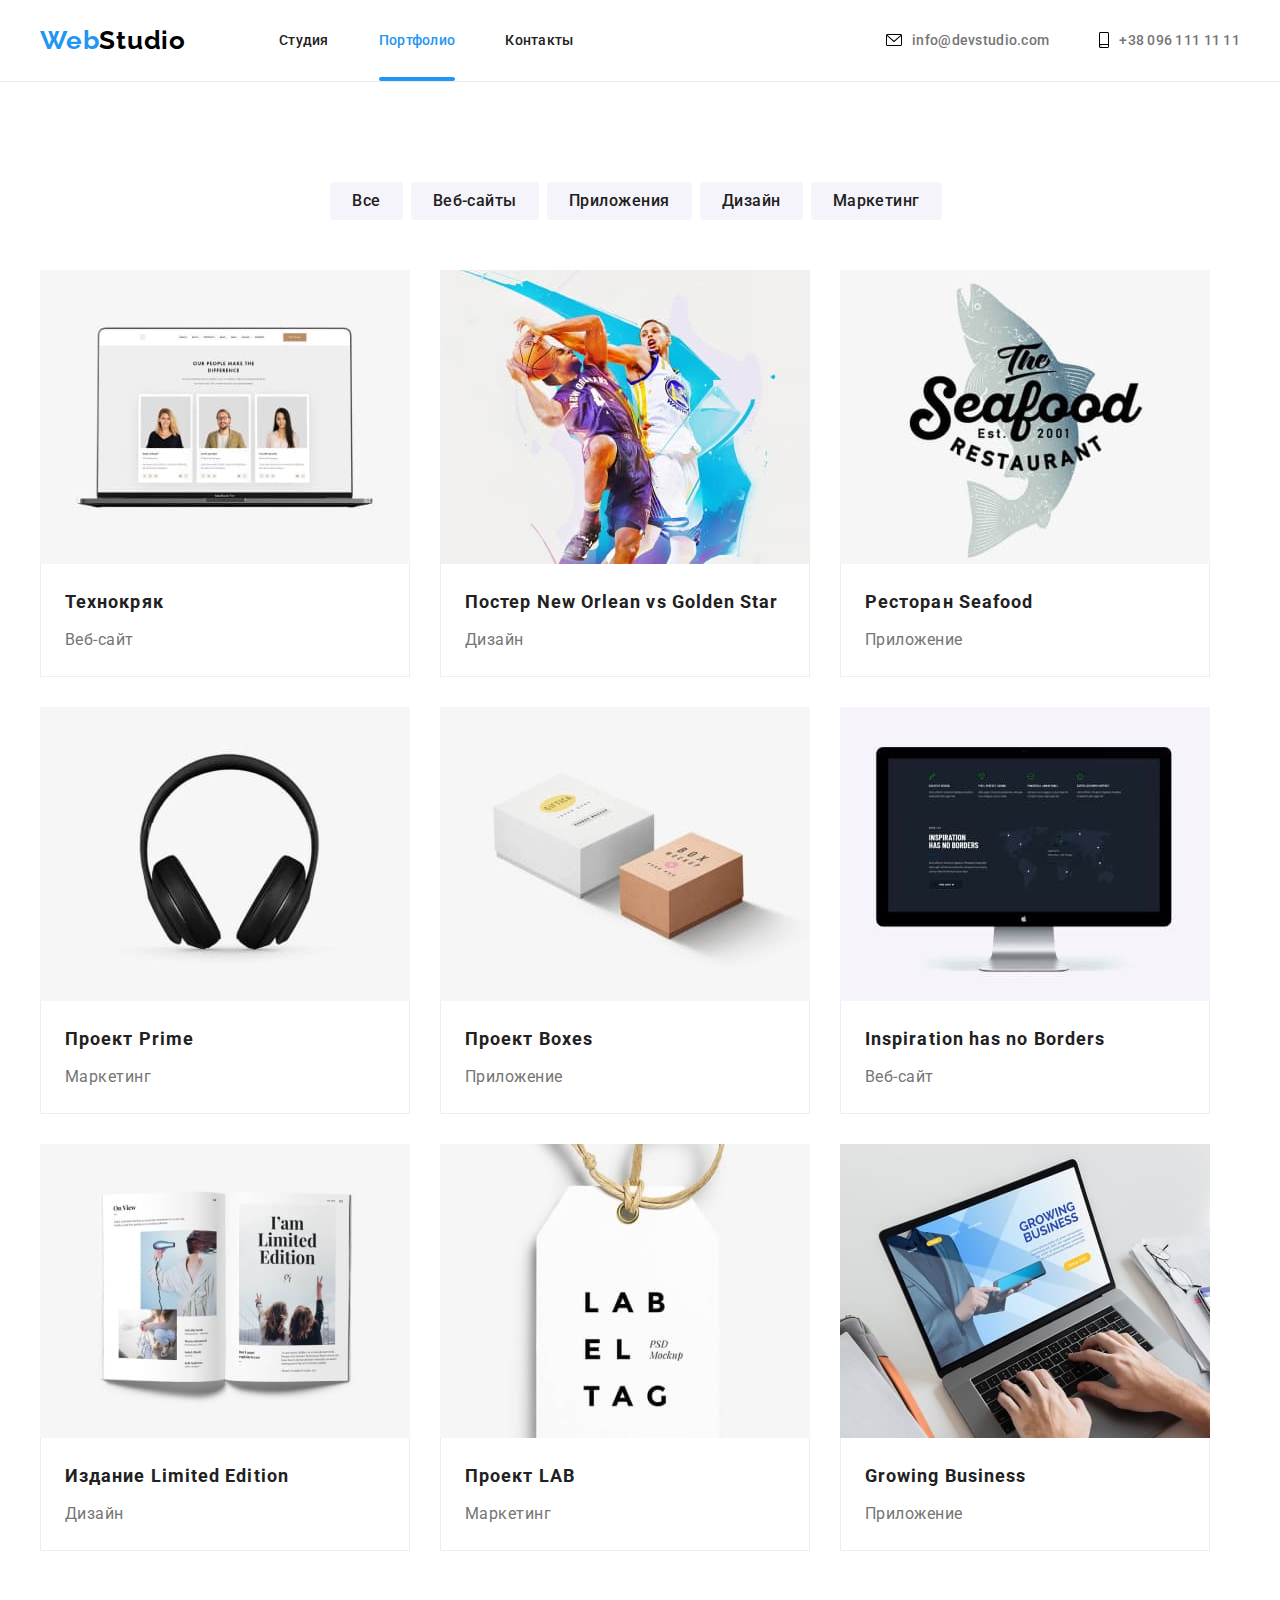
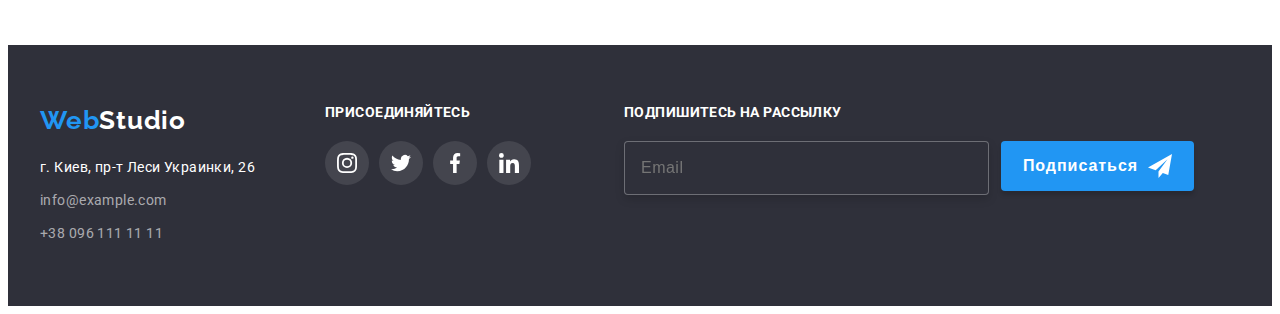
==== commit f66a13db: "modified classes according to BEM" ====
--- a/portfolio.html
+++ b/portfolio.html
@@ -16,53 +16,47 @@
       crossorigin="anonymous"
       referrerpolicy="no-referrer"
     />
-    <!-- <link rel="stylesheet" href="./css/reset.css" />
-    <link rel="stylesheet" href="./css/styles.css" /> -->
     <link rel="stylesheet" href="./css/main.min.css" />
   </head>
   <body>
-    <!-- HEADER SECTION -->
-
+    <!-- PORTFOLIO HEADER SECTION -->
     <header class="page-header portfolio-header">
       <!-- HEADER LOGO -->
-
-      <div class="container main-menu">
-        <a class="logo" href="./index.html"
-          ><span class="logo-web">Web</span>Studio</a
+      <div class="container page-header__container">
+        <a class="logo" href="./index.html">
+          <span class="logo--webcolor">Web</span>Studio</a
         >
 
         <!-- HEADER MENU NAVIGATION   -->
 
-        <nav>
-          <ul class="site-nav list">
-            <li class="item">
-              <a href="./index.html" class="link site-nav-link">Студия</a>
-            </li>
-            <li class="item">
-              <a href="./portfolio.html" class="link site-nav-link active"
-                >Портфолио</a
-              >
-            </li>
-            <li class="item">
-              <a href="" class="link site-nav-link">Контакты</a>
-            </li>
-          </ul>
-        </nav>
+        <ul class="header-menu list">
+          <li class="header-menu__item">
+            <a href="./index.html" class="header-menu__link link">Студия</a>
+          </li>
+          <li class="header-menu__item">
+            <a href="./portfolio.html" class="header-menu__link link active"
+              >Портфолио</a
+            >
+          </li>
+          <li class="header-menu__item">
+            <a href="" class="header-menu__link link">Контакты</a>
+          </li>
+        </ul>
 
         <!-- HEADER CONTACTS SECTIONS -->
 
-        <ul class="site-nav-contacts list">
-          <li class="contacts-display">
-            <a href="mailto:info@devstudio.com" class="link site-contacts-link">
-              <svg class="icon-envelope">
+        <ul class="contacts list">
+          <li class="contacts__item">
+            <a class="contacts__link link" href="mailto:info@devstudio.com">
+              <svg class="contacts__icon" width="16" height="12">
                 <use href="./images/icons.svg#icon-envelope"></use>
               </svg>
               info@devstudio.com</a
             >
           </li>
-          <li class="contacts-display">
-            <a href="tel:+380961111111" class="link site-contacts-link">
-              <svg class="icon-smartphone">
+          <li class="contacts__item">
+            <a class="contacts__link link" href="tel:+380961111111">
+              <svg class="contacts__icon" width="10" height="16">
                 <use href="./images/icons.svg#icon-smartphone"></use>
               </svg>
               +38 096 111 11 11</a
@@ -72,201 +66,208 @@
       </div>
     </header>
 
-    <!-- MAIN/UNIQUES WEBPAGE CONTENT -->
+    <!-- MAIN PORTFOLIO PAGE -->
 
     <main>
       <section class="section">
-        <!-- PORTFOLIO SECTION HEADER -->
-
         <div class="container">
-          <!-- PORTFOLIO FILTERS -->
-
-          <ul class="portfolio-button-container list">
-            <li class="portfolio-button-item">
-              <button class="portfolio-button" type="button">Все</button>
-            </li>
-            <li class="portfolio-button-item">
-              <button class="portfolio-button" type="button">Веб-сайты</button>
-            </li>
-            <li class="portfolio-button-item">
-              <button class="portfolio-button" type="button">Приложения</button>
-            </li>
-            <li class="portfolio-button-item">
-              <button class="portfolio-button" type="button">Дизайн</button>
-            </li>
-            <li class="portfolio-button-item">
-              <button class="portfolio-button" type="button">Маркетинг</button>
+          <!-- PORTFOLIO NAVIGATION -->
+          <ul class="portfolio-nav portfolio-nav--list list">
+            <li class="portfolio-nav__item">
+              <button class="portfolio-nav__button" type="button">Все</button>
+            </li>
+            <li class="portfolio-nav__item">
+              <button class="portfolio-nav__button" type="button">
+                Веб-сайты
+              </button>
+            </li>
+            <li class="portfolio-nav__item">
+              <button class="portfolio-nav__button" type="button">
+                Приложения
+              </button>
+            </li>
+            <li class="portfolio-nav__item">
+              <button class="portfolio-nav__button" type="button">
+                Дизайн
+              </button>
+            </li>
+            <li class="portfolio-nav__item">
+              <button class="portfolio-nav__button" type="button">
+                Маркетинг
+              </button>
             </li>
           </ul>
 
-          <!-- PORTFOLIO MAIN SECTION - WORK EXAMPLES -->
-
-          <div class="flex-container">
-            <ul class="flex-element-portfolio list">
-              <li class="works">
-                <div class="works-pictures">
-                  <img
-                    src="././images/portfolio/1-technokryak.jpg"
-                    alt="Technokryak Website"
-                    width="370"
-                  />
-                  <p class="works-overlay">
-                    Lorem ipsum, dolor sit amet consectetur adipisicing elit.
-                    Possimus sapiente deleniti nam aliquid fugiat officia
-                    debitis, rem vitae quod tempore.
-                  </p>
-                </div>
-                <div class="works-description">
-                  <h2 class="works-title">Технокряк</h2>
-                  <p class="works-text">Веб-сайт</p>
-                </div>
-              </li>
-              <li class="works">
-                <div class="works-pictures">
-                  <img
-                    src="././images/portfolio/2-poster.jpg"
-                    alt="New Orlean vs Golden Star Poster Design"
-                    width="370"
-                  />
-                  <p class="works-overlay">
-                    Lorem ipsum, dolor sit amet consectetur adipisicing elit.
-                    Possimus sapiente deleniti nam aliquid fugiat officia
-                    debitis, rem vitae quod tempore.
-                  </p>
-                </div>
-                <div class="works-description">
-                  <h2 class="works-title">Постер New Orlean vs Golden Star</h2>
-                  <p class="works-text">Дизайн</p>
-                </div>
-              </li>
-              <li class="works">
-                <div class="works-pictures">
-                  <img
-                    src="././images/portfolio/3-seafoodrest.jpg"
-                    alt="Seafood Restaurant Application"
-                    width="370"
-                  />
-                  <p class="works-overlay">
-                    Lorem ipsum, dolor sit amet consectetur adipisicing elit.
-                    Possimus sapiente deleniti nam aliquid fugiat officia
-                    debitis, rem vitae quod tempore.
-                  </p>
-                </div>
-                <div class="works-description">
-                  <h2 class="works-title">Ресторан Seafood</h2>
-                  <p class="works-text">Приложение</p>
-                </div>
-              </li>
-              <li class="works">
-                <div class="works-pictures">
-                  <img
-                    src="././images/portfolio/4-projectprime.jpg"
-                    alt="Prime Project Marketing"
-                    width="370"
-                  />
-                  <p class="works-overlay">
-                    Lorem ipsum, dolor sit amet consectetur adipisicing elit.
-                    Possimus sapiente deleniti nam aliquid fugiat officia
-                    debitis, rem vitae quod tempore.
-                  </p>
-                </div>
-                <div class="works-description">
-                  <h2 class="works-title">Проект Prime</h2>
-                  <p class="works-text">Маркетинг</p>
-                </div>
-              </li>
-              <li class="works">
-                <div class="works-pictures">
-                  <img
-                    src="././images/portfolio/5-projectboxes.jpg"
-                    alt="Boxes Project Application"
-                    width="370"
-                  />
-                  <p class="works-overlay">
-                    Lorem ipsum, dolor sit amet consectetur adipisicing elit.
-                    Possimus sapiente deleniti nam aliquid fugiat officia
-                    debitis, rem vitae quod tempore.
-                  </p>
-                </div>
-                <div class="works-description">
-                  <h2 class="works-title">Проект Boxes</h2>
-                  <p class="works-text">Приложение</p>
-                </div>
-              </li>
-              <li class="works">
-                <div class="works-pictures">
-                  <img
-                    src="././images/portfolio/6-inspiration.jpg"
-                    alt="Inspiration has no Borders"
-                    width="370"
-                  />
-                  <p class="works-overlay">
-                    Lorem ipsum, dolor sit amet consectetur adipisicing elit.
-                    Possimus sapiente deleniti nam aliquid fugiat officia
-                    debitis, rem vitae quod tempore.
-                  </p>
-                </div>
-                <div class="works-description">
-                  <h2 class="works-title">Inspiration has no Borders</h2>
-                  <p class="works-text">Веб-сайт</p>
-                </div>
-              </li>
-              <li class="works">
-                <div class="works-pictures">
-                  <img
-                    src="././images/portfolio/7-limitededition.jpg"
-                    alt="Limited Edition Design"
-                    width="370"
-                  />
-                  <p class="works-overlay">
-                    Lorem ipsum, dolor sit amet consectetur adipisicing elit.
-                    Possimus sapiente deleniti nam aliquid fugiat officia
-                    debitis, rem vitae quod tempore.
-                  </p>
-                </div>
-                <div class="works-description">
-                  <h2 class="works-title">Издание Limited Edition</h2>
-                  <p class="works-text">Дизайн</p>
-                </div>
-              </li>
-              <li class="works">
-                <div class="works-pictures">
-                  <img
-                    src="././images/portfolio/8-projectlab.jpg"
-                    alt="LAB Project Marketing"
-                    width="370"
-                  />
-                  <p class="works-overlay">
-                    Lorem ipsum, dolor sit amet consectetur adipisicing elit.
-                    Possimus sapiente deleniti nam aliquid fugiat officia
-                    debitis, rem vitae quod tempore.
-                  </p>
-                </div>
-                <div class="works-description">
-                  <h2 class="works-title">Проект LAB</h2>
-                  <p class="works-text">Маркетинг</p>
-                </div>
-              </li>
-              <li class="works">
-                <div class="works-pictures">
-                  <img
-                    src="././images/portfolio/9-business.jpg"
-                    alt="Growing Business Application"
-                    width="370"
-                  />
-                  <p class="works-overlay">
-                    Lorem ipsum, dolor sit amet consectetur adipisicing elit.
-                    Possimus sapiente deleniti nam aliquid fugiat officia
-                    debitis, rem vitae quod tempore.
-                  </p>
-                </div>
-                <div class="works-description">
-                  <h2 class="works-title">Growing Business</h2>
-                  <p class="works-text">Приложение</p>
-                </div>
-              </li>
-            </ul>
-          </div>
+          <!-- PORTFOLIO WORKS -->
+
+          <ul class="portfolio-works list">
+            <li class="portfolio-works__item">
+              <div class="portfolio-works__pictures">
+                <img
+                  src="././images/portfolio/1-technokryak.jpg"
+                  alt="Technokryak Website"
+                  width="370"
+                />
+                <p class="portfolio-works--overlay">
+                  Lorem ipsum, dolor sit amet consectetur adipisicing elit.
+                  Possimus sapiente deleniti nam aliquid fugiat officia debitis,
+                  rem vitae quod tempore.
+                </p>
+              </div>
+              <div class="portfolio-works__description">
+                <h2 class="portfolio-works__title">Технокряк</h2>
+                <p class="portfolio-works__text">Веб-сайт</p>
+              </div>
+            </li>
+            <li class="portfolio-works__item">
+              <div class="portfolio-works__pictures">
+                <img
+                  src="././images/portfolio/2-poster.jpg"
+                  alt="New Orlean vs Golden Star Poster Design"
+                  width="370"
+                />
+                <p class="portfolio-works--overlay">
+                  Lorem ipsum, dolor sit amet consectetur adipisicing elit.
+                  Possimus sapiente deleniti nam aliquid fugiat officia debitis,
+                  rem vitae quod tempore.
+                </p>
+              </div>
+              <div class="portfolio-works__description">
+                <h2 class="portfolio-works__title">
+                  Постер New Orlean vs Golden Star
+                </h2>
+                <p class="portfolio-works__text">Дизайн</p>
+              </div>
+            </li>
+            <li class="portfolio-works__item">
+              <div class="portfolio-works__pictures">
+                <img
+                  src="././images/portfolio/3-seafoodrest.jpg"
+                  alt="Seafood Restaurant Application"
+                  width="370"
+                />
+                <p class="portfolio-works--overlay">
+                  Lorem ipsum, dolor sit amet consectetur adipisicing elit.
+                  Possimus sapiente deleniti nam aliquid fugiat officia debitis,
+                  rem vitae quod tempore.
+                </p>
+              </div>
+              <div class="portfolio-works__description">
+                <h2 class="portfolio-works__title">Ресторан Seafood</h2>
+                <p class="portfolio-works__text">Приложение</p>
+              </div>
+            </li>
+            <li class="portfolio-works__item">
+              <div class="portfolio-works__pictures">
+                <img
+                  src="././images/portfolio/4-projectprime.jpg"
+                  alt="Prime Project Marketing"
+                  width="370"
+                />
+                <p class="portfolio-works--overlay">
+                  Lorem ipsum, dolor sit amet consectetur adipisicing elit.
+                  Possimus sapiente deleniti nam aliquid fugiat officia debitis,
+                  rem vitae quod tempore.
+                </p>
+              </div>
+              <div class="portfolio-works__description">
+                <h2 class="portfolio-works__title">Проект Prime</h2>
+                <p class="portfolio-works__text">Маркетинг</p>
+              </div>
+            </li>
+            <li class="portfolio-works__item">
+              <div class="portfolio-works__pictures">
+                <img
+                  src="././images/portfolio/5-projectboxes.jpg"
+                  alt="Boxes Project Application"
+                  width="370"
+                />
+                <p class="portfolio-works--overlay">
+                  Lorem ipsum, dolor sit amet consectetur adipisicing elit.
+                  Possimus sapiente deleniti nam aliquid fugiat officia debitis,
+                  rem vitae quod tempore.
+                </p>
+              </div>
+              <div class="portfolio-works__description">
+                <h2 class="portfolio-works__title">Проект Boxes</h2>
+                <p class="portfolio-works__text">Приложение</p>
+              </div>
+            </li>
+            <li class="portfolio-works__item">
+              <div class="portfolio-works__pictures">
+                <img
+                  src="././images/portfolio/6-inspiration.jpg"
+                  alt="Inspiration has no Borders"
+                  width="370"
+                />
+                <p class="portfolio-works--overlay">
+                  Lorem ipsum, dolor sit amet consectetur adipisicing elit.
+                  Possimus sapiente deleniti nam aliquid fugiat officia debitis,
+                  rem vitae quod tempore.
+                </p>
+              </div>
+              <div class="portfolio-works__description">
+                <h2 class="portfolio-works__title">
+                  Inspiration has no Borders
+                </h2>
+                <p class="portfolio-works__text">Веб-сайт</p>
+              </div>
+            </li>
+            <li class="portfolio-works__item">
+              <div class="portfolio-works__pictures">
+                <img
+                  src="././images/portfolio/7-limitededition.jpg"
+                  alt="Limited Edition Design"
+                  width="370"
+                />
+                <p class="portfolio-works--overlay">
+                  Lorem ipsum, dolor sit amet consectetur adipisicing elit.
+                  Possimus sapiente deleniti nam aliquid fugiat officia debitis,
+                  rem vitae quod tempore.
+                </p>
+              </div>
+              <div class="portfolio-works__description">
+                <h2 class="portfolio-works__title">Издание Limited Edition</h2>
+                <p class="portfolio-works__text">Дизайн</p>
+              </div>
+            </li>
+            <li class="portfolio-works__item">
+              <div class="portfolio-works__pictures">
+                <img
+                  src="././images/portfolio/8-projectlab.jpg"
+                  alt="LAB Project Marketing"
+                  width="370"
+                />
+                <p class="portfolio-works--overlay">
+                  Lorem ipsum, dolor sit amet consectetur adipisicing elit.
+                  Possimus sapiente deleniti nam aliquid fugiat officia debitis,
+                  rem vitae quod tempore.
+                </p>
+              </div>
+              <div class="portfolio-works__description">
+                <h2 class="portfolio-works__title">Проект LAB</h2>
+                <p class="portfolio-works__text">Маркетинг</p>
+              </div>
+            </li>
+            <li class="portfolio-works__item">
+              <div class="portfolio-works__pictures">
+                <img
+                  src="././images/portfolio/9-business.jpg"
+                  alt="Growing Business Application"
+                  width="370"
+                />
+                <p class="portfolio-works--overlay">
+                  Lorem ipsum, dolor sit amet consectetur adipisicing elit.
+                  Possimus sapiente deleniti nam aliquid fugiat officia debitis,
+                  rem vitae quod tempore.
+                </p>
+              </div>
+              <div class="portfolio-works__description">
+                <h2 class="portfolio-works__title">Growing Business</h2>
+                <p class="portfolio-works__text">Приложение</p>
+              </div>
+            </li>
+          </ul>
         </div>
       </section>
     </main>
@@ -275,25 +276,25 @@
 
     <footer class="footer">
       <div class="container">
-        <div class="footer-container">
-          <div class="footer-address">
-            <div class="logo-footer">
-              <a class="logo" href=""
-                ><span class="logo-web">Web</span
-                ><span class="logo-studio-footer">Studio</span></a
+        <div class="footer__container">
+          <div class="address">
+            <div class="footer__logo">
+              <a class="logo" href="#"
+                ><span class="logo--webcolor">Web</span
+                ><span class="footer__logo--color">Studio</span></a
               >
             </div>
             <address>
-              <p class="contacts-items addess-footer">
+              <p class="address__item address__item--street">
                 г. Киев, пр-т Леси Украинки, 26
               </p>
               <a
-                class="contacts-items contacts-footer link"
+                class="address__item address__item--contacts link"
                 href="mailto:info@example.com"
                 >info@example.com</a
               >
               <a
-                class="contacts-items contacts-footer link"
+                class="address__item address__item--contacts link"
                 href="tel:+380961111111"
                 >+38 096 111 11 11</a
               >
@@ -303,56 +304,56 @@
           <!-- FOOTER JOIN US SECTION -->
 
           <div>
-            <p class="join-us-title">Присоединяйтесь</p>
-            <ul class="join-us-list">
-              <li class="join-us-item">
+            <p class="join-us">Присоединяйтесь</p>
+            <ul class="join-us__list">
+              <li class="join-us__item">
                 <a
-                  class="join-us-link"
+                  class="join-us__link"
                   href="https://www.instagram.com/"
                   target="_blank"
                   rel="noopener noreferrer"
                   aria-label="Instragram Icon"
                 >
-                  <svg class="join-us-icon">
+                  <svg class="join-us__icon" width="20" height="20">
                     <use href="./images/icons.svg#icon-instagram"></use>
                   </svg>
                 </a>
               </li>
-              <li class="join-us-item">
+              <li class="join-us__item">
                 <a
-                  class="join-us-link"
+                  class="join-us__link"
                   href="https://twitter.com/?lang=en"
                   target="_blank"
                   rel="noopener noreferrer"
                   aria-label="Twitter Icon"
                 >
-                  <svg class="join-us-icon">
+                  <svg class="join-us__icon" width="20" height="20">
                     <use href="./images/icons.svg#icon-twitter"></use>
                   </svg>
                 </a>
               </li>
-              <li class="join-us-item">
+              <li class="join-us__item">
                 <a
-                  class="join-us-link"
+                  class="join-us__link"
                   href="https://twitter.com/?lang=en"
                   target="_blank"
                   rel="noopener noreferrer"
                   aria-label="Facebook Icon"
                 >
-                  <svg class="join-us-icon">
+                  <svg class="join-us__icon" width="20" height="20">
                     <use href="./images/icons.svg#icon-facebook"></use>
                   </svg>
                 </a>
               </li>
-              <li class="join-us-item">
+              <li class="join-us__item">
                 <a
-                  class="join-us-link"
+                  class="join-us__link"
                   href="https://www.linkedin.com/"
                   target="_blank"
                   rel="noopener noreferrer"
                   aria-label="LinkedIn Icon"
                 >
-                  <svg class="join-us-icon">
+                  <svg class="join-us__icon" width="20" height="20">
                     <use href="./images/icons.svg#icon-linkedin"></use>
                   </svg>
                 </a>
@@ -362,18 +363,18 @@
 
           <!-- SIGN UP FOOTER -->
 
-          <form action="#" class="sign-up-form" autocomplete="off">
-            <p class="sign-up-title">Подпишитесь на рассылку</p>
-            <div class="sign-up-field">
+          <form action="#" class="sign-up sign-up--form" autocomplete="off">
+            <p class="sign-up__title">Подпишитесь на рассылку</p>
+            <div class="sign-up__field">
               <input
-                class="sign-up-input"
+                class="sign-up__input"
                 type="email"
                 name="email"
                 placeholder="Email"
               />
-              <button class="sign-up-button" type="submit">
+              <button class="sign-up__button" type="submit">
                 Подписаться
-                <svg class="sign-up-icon">
+                <svg class="sign-up__icon" width="24" height="24">
                   <use href="./images/icons.svg#icon-telegram"></use>
                 </svg>
               </button>
--- a/css/main.min.css
+++ b/css/main.min.css
@@ -1,2 +1,2 @@
-:root{--primary-text-color: #757575;--secondary-text-color: #ffffff;--title-text-color: #212121;--accent-color: #2196f3;--primary-bgd-color: #ffffff;--secondary-bgd-color: #2f303a;--third-bgd-color: #f5f4fa}p,h1,h2,h3,h4,h5,h6{margin:0}ul,ol{margin:0;padding:0;list-style:none}button{cursor:pointer}img{display:block}.visually-hidden{position:absolute;white-space:nowrap;width:1px;height:1px;overflow:hidden;border:0;padding:0;clip:rect(0 0 0 0);clip-path:inset(50%);margin:-1px}body{font-family:"Roboto", sans-serif;font-size:14px;line-height:1.7;letter-spacing:0.03em;color:var(--primary-text-color);background-color:var(--primary-bgd-color);padding-top:80px}.link{text-decoration:none;transition:color 250ms cubic-bezier(0.4, 0, 0.2, 1)}.link:hover,.link:focus,.link:active{color:var(--accent-color)}.list{list-style:none}.list .active{color:var(--accent-color)}.main-menu{display:flex;align-items:center}.container{width:1200px;padding-left:15px;padding-right:15px;margin-left:auto;margin-right:auto}.section{padding-top:94px;padding-bottom:94px}.logo{font-family:"Raleway", sans-serif;font-weight:700;font-size:26px;line-height:1.2;letter-spacing:0.03em;text-decoration:none;color:#000000}.logo-web{color:var(--accent-color)}.page-header{position:fixed;top:0;left:0;width:100%;min-height:80px;background-color:var(--primary-bgd-color);z-index:1}.site-nav{display:flex;margin-left:93px;font-weight:500;font-size:14px;line-height:1.2;letter-spacing:0.02em;color:var(--title-text-color)}.site-nav .item:not(:last-child){margin-right:50px}.item{position:relative}.site-nav-link{position:relative;display:block;padding-top:32px;padding-bottom:32px;font-weight:500;font-size:14px;line-height:1.2;letter-spacing:0.02em;color:var(--title-text-color)}.site-nav-link.active:after{position:absolute;top:calc(100% - 4px);left:0;content:"";width:100%;height:4px;border-radius:4px;background-color:var(--accent-color)}.site-nav-contacts{display:flex;margin-left:auto}.site-nav-contacts .contacts-display:not(:last-child){margin-right:50px}.site-contacts-link{display:flex;align-items:center;font-weight:500;font-size:14px;line-height:1.2;letter-spacing:0.02em;color:var(--primary-text-color)}.icon-envelope{width:16px;height:12px;fill:currentColor;cursor:pointer;margin-right:10px;transition:fill 250ms cubic-bezier(0.4, 0, 0.2, 1)}.icon-envelope:hover,.icon-envelope:focus,.icon-envelope:active{fill:var(--accent-color)}.icon-smartphone{width:10px;height:16px;fill:currentColor;margin-right:10px;transition:fill 250ms cubic-bezier(0.4, 0, 0.2, 1)}.icon-smartphone:hover,.icon-smartphone:focus,.icon-smartphone:active{fill:var(--accent-color)}.hero{max-width:1600px;height:600px;margin-left:auto;margin-right:auto;background-color:var(--secondary-bgd-color);background-image:linear-gradient(to right, rgba(47,48,58,0.4), rgba(47,48,58,0.4)),url(../images/hero-background.jpg);background-repeat:no-repeat;background-position:center;background-size:cover;text-align:center;padding:200px 0px}.hero-title{max-width:696px;text-align:center;font-weight:900;font-size:44px;line-height:1.4;letter-spacing:0.06em;text-transform:uppercase;color:var(--secondary-text-color);margin-bottom:30px;margin:0 auto}.hero-button{font-family:inherit;font-size:16px;line-height:2;text-align:center;letter-spacing:0.06em;color:var(--secondary-text-color);background-color:var(--accent-color);box-shadow:0px 4px 4px rgba(0,0,0,0.15);border:none;min-width:200px;min-height:50px;border-radius:4px;padding:10px 32px;margin-top:30px;transition:box-shadow 250ms cubic-bezier(0.4, 0, 0.2, 1)}.hero-button:hover,.hero-button:focus,.hero-button:active{box-shadow:inset 0 0 5px 2px rgba(0,0,0,0.3)}.backdrop{position:fixed;top:0;left:0;height:100vh;width:100vw;display:flex;justify-content:center;align-items:center;background-color:rgba(0,0,0,0.2);opacity:1;transition:opacity 250ms cubic-bezier(0.4, 0, 0.2, 1),visibility 250ms cubic-bezier(0.4, 0, 0.2, 1)}.backdrop.is-hidden{opacity:0;visibility:hidden;pointer-events:none}.modal{position:relative;width:528px;height:581px;background:#ffffff;box-shadow:0px 1px 3px rgba(0,0,0,0.12),0px 1px 1px rgba(0,0,0,0.14),0px 2px 1px rgba(0,0,0,0.2);border-radius:4px;padding:40px}.modal-close-button{position:absolute;top:8px;right:8px;width:30px;height:30px;display:flex;justify-content:center;align-items:center;fill:#000000;background-color:var(--primary-bgd-color);border:1px solid rgba(0,0,0,0.1);border-radius:50%;transition:fill 250ms cubic-bezier(0.4, 0, 0.2, 1),background-color 250ms cubic-bezier(0.4, 0, 0.2, 1),border 250ms cubic-bezier(0.4, 0, 0.2, 1)}.modal-close-button:hover,.modal-close-button:focus,.modal-close-button:active{fill:var(--accent-color);background-color:var(--secondary-text-color);border:border 1px solid rgba(0,0,0,0.1)}.icon-close-button{width:18px;height:18px}.modal-form{width:448px}.modal-header{width:448px;height:23px;text-align:center;font-weight:700;font-size:20px;line-height:1.15;letter-spacing:0.03em;color:var(--title-text-color);margin-bottom:11px}.modal-label{display:block;font-size:12px;line-height:1.17;letter-spacing:0.01em;color:var(--primary-text-color)}.modal-label:focus-within .modal-icon{fill:var(--accent-color)}.modal-label:hover .modal-icon{fill:var(--accent-color)}.modal-field{position:relative;display:flex;justify-content:flex-start;align-content:flex-start;width:448px;height:40px;border:1px solid rgba(33,33,33,0.2);border-radius:4px;margin-top:4px;margin-bottom:10px}.modal-input{width:448px;height:40px;border:1px solid rgba(33,33,33,0.2);border-radius:4px;padding-left:40px;outline:none;transition:border 250ms cubic-bezier(0.4, 0, 0.2, 1)}.modal-input:focus-within{border:1px solid var(--accent-color)}.modal-input:hover{border:1px solid var(--accent-color);cursor:pointer}.modal-icon{position:absolute;top:50%;left:12px;display:inline-block;width:18px;height:18px;fill:var(--title-text-color);transform:translateY(-50%)}.modal-field-comment{display:flex;justify-content:flex-start;align-content:flex-start;width:448px;height:120px;border:1px solid rgba(33,33,33,0.2);border-radius:4px;padding:12px 16px;margin-top:4px;margin-bottom:20px;outline:none;resize:none;transition:border 250ms cubic-bezier(0.4, 0, 0.2, 1)}.modal-field-comment:focus-within{border:1px solid var(--accent-color)}.modal-field-comment:hover,.modal-field-comment:focus,.modal-field-comment:active{border:1px solid var(--accent-color);cursor:pointer}.modal-checkbox{display:flex;justify-content:center;align-items:center;margin-bottom:30px}.checkbox-icon{display:block;width:16px;height:15px;background-image:url(../images/icon-checked.svg);border:1px solid var(--title-text-color);border-radius:2px;margin-right:7px}.checkbox:focus+.checkbox-icon{border-color:var(--accent-color)}.checkbox:checked+.checkbox-icon{background-color:var(--accent-color);background-origin:border-box;border-color:var(--accent-color)}.terms{color:var(--accent-color);cursor:pointer;margin-left:4px;transition:font-weight 250ms cubic-bezier(0.4, 0, 0.2, 1)}.terms:hover,.terms:focus,.terms:active{font-weight:700}.modal-button{display:flex;justify-content:center;align-items:center;width:200px;height:50px;font-weight:700;font-size:16px;line-height:1.87;letter-spacing:0.06em;color:var(--secondary-text-color);background:var(--accent-color);box-shadow:0px 4px 4px rgba(0,0,0,0.15);border:1px solid var(--accent-color);border-radius:4px;padding:10px 56px;margin-right:124px;margin-left:124px;transition:box-shadow 5250ms cubic-bezier(0.4, 0, 0.2, 1)}.modal-button:hover,.modal-button:focus,.modal-button:active{box-shadow:inset 0 0 5px 2px rgba(0,0,0,0.3)}.flex-container{display:flex;flex-wrap:wrap;background-color:var(--primary-bgd-color);padding-left:0}.flex-element{width:270px;margin-right:30px}.flex-element:first-child{margin-left:0}.flex-element:last-child{margin-right:0}.whatwedo-icons{display:flex;justify-content:center;align-items:center;width:270px;height:120px;background-color:var(--third-bgd-color);margin-bottom:30px}.whatwedo-icons-item{display:block;align-items:center;align-content:center;width:70px;height:70px}.whatwedo-title{font-weight:700;font-size:14px;line-height:1.14;letter-spacing:0.03em;text-transform:uppercase;color:var(--title-text-color);margin-bottom:10px}.whatwedo{padding-bottom:94px}.whatwedo-list{display:flex;margin-right:30px}.whatwedo-pictures{position:relative}.whatwedo-pictures:not(:last-child){margin-right:30px}.whatwedo-layer{position:absolute;right:0;bottom:0;width:100%;min-height:70px;background-color:rgba(47,48,58,0.8)}.whatwedo-layer-text{text-align:center;font-weight:700;font-size:14px;line-height:1.14;letter-spacing:0.03em;text-transform:uppercase;color:var(--secondary-text-color);padding:27px 82px}.section-title{text-align:center;font-weight:700;font-size:36px;line-height:1.2;letter-spacing:0.03em;color:var(--title-text-color);margin-bottom:50px}.team{background-color:var(--third-bgd-color)}.flex-element-team{min-width:270px;min-height:428px;margin-right:30px;box-shadow:0px 1px 3px rgba(0,0,0,0.12),0px 1px 1px rgba(0,0,0,0.14),0px 2px 1px rgba(0,0,0,0.2);border-radius:0px 0px 4px 4px;background-color:var(--primary-bgd-color)}.flex-element-team:last-child{margin-right:0}.team-description{text-align:center;padding:30px 32px}.team-names{font-weight:500;font-size:16px;line-height:1.2;letter-spacing:0.03em;color:var(--title-text-color);margin-bottom:10px}.team-professions{font-size:16px;line-height:1.2;letter-spacing:0.03em;color:var(--primary-text-color);margin-bottom:16px}.team-social{display:flex;justify-content:center}.team-item{display:flex;justify-content:center;margin-right:10px}.team-item:last-child{margin-right:0}.team-link{display:flex;justify-content:center;align-items:center;width:44px;height:44px;color:#afb1b8;border-radius:50%;text-decoration:none;cursor:pointer;transition:color 250ms cubic-bezier(0.4, 0, 0.2, 1),fill 250ms cubic-bezier(0.4, 0, 0.2, 1),background-color 250ms cubic-bezier(0.4, 0, 0.2, 1)}.team-link:hover,.team-link:focus,.team-link:active{color:var(--secondary-text-color);fill:var(--secondary-text-color);background-color:var(--accent-color)}.team-icon{width:20px;height:20px;fill:currentColor;cursor:pointer}.customers-list{display:flex;justify-content:center;align-items:center;padding-left:auto;padding-right:auto}.customers-items{margin-right:30px}.customers-items:last-child{margin-right:0}.customers-link{display:flex;justify-content:center;align-items:center;width:170px;height:92px;color:#afb1b8;border:1px solid #afb1b8;border-radius:4px;cursor:pointer;transition:color 250ms cubic-bezier(0.4, 0, 0.2, 1),border 250ms cubic-bezier(0.4, 0, 0.2, 1)}.customers-link:hover,.customers-link:focus,.customers-link:active{color:var(--accent-color);border:1px solid var(--accent-color)}.customers-icon{width:106px;height:60px;fill:currentColor}.footer{background-color:var(--secondary-bgd-color);padding-top:60px;padding-bottom:60px}.footer-container{display:flex;justify-content:flex-start;align-items:flex-start}.footer-address{margin-right:70px}.logo-footer{margin-bottom:20px}.logo-studio-footer{color:var(--secondary-text-color)}.addess-footer{font-style:normal;font-size:14px;line-height:1.7;letter-spacing:0.03em;color:var(--secondary-text-color);margin-bottom:9px}.contacts-items{display:block;margin-bottom:9px}.contacts-items:last-child{margin-bottom:0}.contacts-footer{font-style:normal;font-size:14px;line-height:1.7;letter-spacing:0.03em;color:rgba(255,255,255,0.6)}.join-us-title{font-weight:700;font-size:14px;line-height:1.14;letter-spacing:0.03em;text-transform:uppercase;color:var(--secondary-text-color);margin-bottom:20px}.join-us-list{display:flex;justify-content:flex-start}.join-us-item{margin-right:10px}.join-us-item:last-child{margin-right:0}.join-us-link{display:flex;justify-content:center;align-items:center;width:44px;height:44px;background:rgba(255,255,255,0.1);color:#ffffff;border-radius:50%;text-decoration:none;cursor:pointer;transition:background-color 250ms cubic-bezier(0.4, 0, 0.2, 1)}.join-us-link:hover,.join-us-link:focus,.join-us-link:active{background-color:var(--accent-color)}.join-us-icon{width:20px;height:20px;fill:currentColor;cursor:pointer}.sign-up-form{display:block;width:570px;height:86px;margin-left:93px}.sign-up-title{width:219px;height:16px;font-weight:700;font-size:14px;line-height:1.14;letter-spacing:0.03em;text-transform:uppercase;color:var(--secondary-text-color);margin-bottom:20px}.sign-up-field{display:flex;justify-content:center;align-items:flex-start}.sign-up-input{width:358px;height:50px;font-size:16px;line-height:1.25;letter-spacing:0.03em;color:rgba(255,255,255,0.6);background-color:var(--secondary-bgd-color);border:1px solid rgba(255,255,255,0.3);filter:drop-shadow(0px 4px 4px rgba(0,0,0,0.15));border-radius:4px;padding-left:16px}.sign-up-input:focus-within{border:1px solid var(--third-bgd-color)}.sign-up-button{display:flex;justify-content:center;align-items:center;width:200px;height:50px;font-weight:700;font-size:16px;line-height:1.87;letter-spacing:0.06em;color:var(--secondary-text-color);background:var(--accent-color);box-shadow:0px 4px 4px rgba(0,0,0,0.15);border:none;border-radius:4px;cursor:pointer;margin-left:12px}.sign-up-button:hover,.sign-up-button:focus,.sign-up-button:active{box-shadow:inset 0 0 5px 2px rgba(0,0,0,0.3)}.sign-up-icon{width:24px;height:24px;fill:var(--secondary-text-color);background-color:var(--accent-color);margin-left:10px}.portfolio-header{border-bottom:1px solid #ececec}.portfolio-button-container{display:flex;justify-content:center;margin-bottom:50px}.portfolio-button-item{margin-right:8px}.portfolio-button{font-family:"Roboto", sans-serif;font-weight:500;font-size:16px;line-height:1.6;text-align:center;letter-spacing:0.03em;color:var(--title-text-color);background-color:var(--third-bgd-color);border:none;border-radius:4px;cursor:pointer;padding:6px 22px;transition:background-color 250ms cubic-bezier(0.4, 0, 0.2, 1),color 250ms cubic-bezier(0.4, 0, 0.2, 1),box-shadow 250ms cubic-bezier(0.4, 0, 0.2, 1)}.portfolio-button:hover,.portfolio-button:focus,.portfolio-button:active{background-color:var(--accent-color);color:#ffffff;box-shadow:0px 3px 1px rgba(0,0,0,0.1),0px 1px 2px rgba(0,0,0,0.08),0px 2px 2px rgba(0,0,0,0.12)}.portfolio-button-text{font-weight:500;font-size:16px;line-height:1.6;text-align:center;letter-spacing:0.03em;color:var(--title-text-color)}.flex-element-portfolio{display:flex;flex-wrap:wrap;margin-right:30px}.flex-element-portfolio:last-child{margin-right:0}.works{margin-right:30px;cursor:pointer;transition:box-shadow 250ms cubic-bezier(0.4, 0, 0.2, 1)}.works:nth-child(-n+6){margin-bottom:30px}.works:nth-child(3n+3){margin-right:0}.works:hover{box-shadow:0px 1px 1px rgba(0,0,0,0.12),0px 4px 4px rgba(0,0,0,0.06),1px 4px 6px rgba(0,0,0,0.16)}.works-pictures{position:relative;overflow:hidden}.works-pictures:hover .works-overlay{transform:translateY(0)}.works-overlay{position:absolute;top:0;left:0;width:370px;height:100%;background:rgba(33,150,243,0.9);font-size:18px;line-height:1.5;letter-spacing:0.03em;color:var(--secondary-text-color);padding:63px 24px;transform:translateY(100%);transition:transform 250ms cubic-bezier(0.4, 0, 0.2, 1)}.works-description{padding:20px 24px;border-right:1px solid #eeeeee;border-left:1px solid #eeeeee;border-bottom:1px solid #eeeeee}.works-title{font-family:"Roboto", sans-serif;font-weight:700;font-size:18px;line-height:2;letter-spacing:0.06em;color:var(--title-text-color);margin-bottom:4px}.works-text{font-family:"Roboto", sans-serif;font-size:16px;line-height:2;letter-spacing:0.03em;color:var(--primary-text-color)}
+:root{--primary-text-color: #757575;--secondary-text-color: #ffffff;--title-text-color: #212121;--accent-color: #2196f3;--primary-bgd-color: #ffffff;--secondary-bgd-color: #2f303a;--third-bgd-color: #f5f4fa}p,h1,h2,h3,h4,h5,h6{margin:0}ul,ol{margin:0;padding:0;list-style:none}button{cursor:pointer}img{display:block}.visually-hidden{position:absolute;white-space:nowrap;width:1px;height:1px;overflow:hidden;border:0;padding:0;clip:rect(0 0 0 0);clip-path:inset(50%);margin:-1px}body{font-family:"Roboto", sans-serif;font-size:14px;line-height:1.7;letter-spacing:0.03em;color:var(--primary-text-color);background-color:var(--primary-bgd-color);padding-top:80px}.link{text-decoration:none;transition:color 250ms cubic-bezier(0.4, 0, 0.2, 1)}.link:hover,.link:focus,.link:active{color:var(--accent-color)}.list{list-style:none}.list .active{color:var(--accent-color)}.container{width:1200px;padding-left:15px;padding-right:15px;margin-left:auto;margin-right:auto}.section{padding-top:94px;padding-bottom:94px}.section-title{text-align:center;font-weight:700;font-size:36px;line-height:1.2;letter-spacing:0.03em;color:var(--title-text-color);margin-bottom:50px}.page-header{position:fixed;top:0;left:0;width:100%;min-height:80px;background-color:var(--primary-bgd-color);z-index:1}.page-header__container{display:flex;align-items:center}.logo{font-family:"Raleway", sans-serif;font-weight:700;font-size:26px;line-height:1.2;letter-spacing:0.03em;text-decoration:none;color:#000000}.logo--webcolor{color:var(--accent-color)}.header-menu{display:flex}.header-menu__item{position:relative;font-weight:500;font-size:14px;line-height:1.2;letter-spacing:0.02em;color:var(--title-text-color)}.header-menu__item:first-child{margin-left:93px}.header-menu__item:not(:last-child){margin-right:50px}.header-menu__link{position:relative;display:block;padding-top:32px;padding-bottom:32px;font-weight:500;font-size:14px;line-height:1.2;letter-spacing:0.02em;color:var(--title-text-color)}.header-menu__link.active:after{position:absolute;top:calc(100% - 4px);left:0;content:"";width:100%;height:4px;border-radius:4px;background-color:var(--accent-color)}.contacts{display:flex;margin-left:auto;font-weight:500;font-size:14px;line-height:1.2;letter-spacing:0.02em;color:var(--primary-text-color)}.contacts__item:not(:last-child){margin-right:50px}.contacts__link{display:flex;justify-content:center;align-items:center;color:currentColor;cursor:pointer;transition:fill 250ms cubic-bezier(0.4, 0, 0.2, 1)}.contacts__link:hover,.contacts__link:focus,.contacts__link:active{fill:var(--accent-color)}.contacts__icon{margin-right:10px}.hero{max-width:1600px;height:600px;margin-left:auto;margin-right:auto;background-color:var(--secondary-bgd-color);background-image:linear-gradient(to right, rgba(47,48,58,0.4), rgba(47,48,58,0.4)),url(../images/hero-background.jpg);background-repeat:no-repeat;background-position:center;background-size:cover;text-align:center;padding:200px 0px}.hero__title{max-width:696px;text-align:center;font-weight:900;font-size:44px;line-height:1.4;letter-spacing:0.06em;text-transform:uppercase;color:var(--secondary-text-color);margin-bottom:30px;margin:0 auto}.hero__button{font-family:inherit;font-size:16px;line-height:2;text-align:center;letter-spacing:0.06em;color:var(--secondary-text-color);background-color:var(--accent-color);box-shadow:0px 4px 4px rgba(0,0,0,0.15);border:none;min-width:200px;min-height:50px;border-radius:4px;padding:10px 32px;margin-top:30px;transition:box-shadow 250ms cubic-bezier(0.4, 0, 0.2, 1)}.hero__button:hover,.hero__button:focus,.hero__button:active{box-shadow:inset 0 0 5px 2px rgba(0,0,0,0.3)}.backdrop{position:fixed;top:0;left:0;height:100vh;width:100vw;display:flex;justify-content:center;align-items:center;background-color:rgba(0,0,0,0.2);opacity:1;transition:opacity 250ms cubic-bezier(0.4, 0, 0.2, 1),visibility 250ms cubic-bezier(0.4, 0, 0.2, 1)}.backdrop.is-hidden{opacity:0;visibility:hidden;pointer-events:none}.modal{position:relative;width:528px;height:581px;background:#ffffff;box-shadow:0px 1px 3px rgba(0,0,0,0.12),0px 1px 1px rgba(0,0,0,0.14),0px 2px 1px rgba(0,0,0,0.2);border-radius:4px;padding:40px}.modal__close-button{position:absolute;top:8px;right:8px;width:30px;height:30px;display:flex;justify-content:center;align-items:center;fill:#000000;background-color:var(--primary-bgd-color);border:1px solid rgba(0,0,0,0.1);border-radius:50%;transition:fill 250ms cubic-bezier(0.4, 0, 0.2, 1),background-color 250ms cubic-bezier(0.4, 0, 0.2, 1),border 250ms cubic-bezier(0.4, 0, 0.2, 1)}.modal__close-button:hover,.modal__close-button:focus,.modal__close-button:active{fill:var(--accent-color);background-color:var(--secondary-text-color);border:border 1px solid rgba(0,0,0,0.1)}.modal__header{width:448px;height:23px;text-align:center;font-weight:700;font-size:20px;line-height:1.15;letter-spacing:0.03em;color:var(--title-text-color);margin-bottom:12px}.modal-form{width:448px}.modal-form__label{display:block;font-size:12px;line-height:1.17;letter-spacing:0.01em;color:var(--primary-text-color)}.modal-form__label:focus-within .modal-form__icon{fill:var(--accent-color)}.modal-form__label:hover .modal-form__icon{fill:var(--accent-color)}.modal-form__field{position:relative;display:flex;justify-content:flex-start;align-content:flex-start;width:448px;height:40px;border:1px solid rgba(33,33,33,0.2);border-radius:4px;margin-top:4px;margin-bottom:10px}.modal-form__input{width:448px;height:40px;border:1px solid rgba(33,33,33,0.2);border-radius:4px;padding-left:40px;outline:none;transition:border 250ms cubic-bezier(0.4, 0, 0.2, 1)}.modal-form__input:focus-within{border:1px solid var(--accent-color)}.modal-form__input:hover{border:1px solid var(--accent-color);cursor:pointer}.modal-form__icon{position:absolute;top:50%;left:12px;display:inline-block;fill:var(--title-text-color);transform:translateY(-50%)}.modal-form__comment-field{display:flex;justify-content:flex-start;align-content:flex-start;width:448px;height:120px;border:1px solid rgba(33,33,33,0.2);border-radius:4px;padding:12px 16px;margin-top:4px;margin-bottom:20px;outline:none;resize:none;transition:border 250ms cubic-bezier(0.4, 0, 0.2, 1)}.modal-form__comment-field:focus-within{border:1px solid var(--accent-color)}.modal-form__comment-field:hover,.modal-form__comment-field:focus,.modal-form__comment-field:active{border:1px solid var(--accent-color);cursor:pointer}.modal-form__checkbox{display:flex;justify-content:center;align-items:center;margin-bottom:30px}.modal-form__checkbox-icon{display:block;width:16px;height:15px;background-image:url(../images/icon-checked.svg);border:1px solid var(--title-text-color);border-radius:2px;margin-right:7px}.modal-form__checkbox:focus+.modal-form__checkbox-icon{border-color:var(--accent-color)}.modal-form__checkbox:checked+.modal-form__checkbox-icon{background-color:var(--accent-color);background-origin:border-box;border-color:var(--accent-color)}.modal-form__terms{color:var(--accent-color);cursor:pointer;margin-left:4px;transition:font-weight 250ms cubic-bezier(0.4, 0, 0.2, 1)}.modal-form__terms:hover,.modal-form__terms:focus,.modal-form__terms:active{font-weight:700}.modal-form__button{display:flex;justify-content:center;align-items:center;width:200px;height:50px;font-weight:700;font-size:16px;line-height:1.87;letter-spacing:0.06em;color:var(--secondary-text-color);background:var(--accent-color);box-shadow:0px 4px 4px rgba(0,0,0,0.15);border:1px solid var(--accent-color);border-radius:4px;padding:10px 56px;margin-right:124px;margin-left:124px;transition:box-shadow 5250ms cubic-bezier(0.4, 0, 0.2, 1)}.modal-form__button:hover,.modal-form__button:focus,.modal-form__button:active{box-shadow:inset 0 0 5px 2px rgba(0,0,0,0.3)}.benefits{display:flex;flex-wrap:wrap;background-color:var(--primary-bgd-color);padding-left:0}.benefits__list{width:270px;margin-right:30px}.benefits__list:first-child{margin-left:0}.benefits__list:last-child{margin-right:0}.benefits__item{display:flex;justify-content:center;align-items:center;width:270px;height:120px;background-color:var(--third-bgd-color);margin-bottom:30px}.benefits__title{font-weight:700;font-size:14px;line-height:1.14;letter-spacing:0.03em;text-transform:uppercase;color:var(--title-text-color);margin-bottom:10px}.services{display:flex;margin-right:30px;padding-bottom:94px}.services__picture{position:relative}.services__picture:not(:last-child){margin-right:30px}.services-layer{position:absolute;right:0;bottom:0;width:100%;min-height:70px;background-color:rgba(47,48,58,0.8)}.services-layer__text{text-align:center;font-weight:700;font-size:14px;line-height:1.14;letter-spacing:0.03em;text-transform:uppercase;color:var(--secondary-text-color);padding:27px 82px}.team-section{background-color:var(--third-bgd-color)}.team{display:flex;flex-wrap:wrap;background-color:var(--third-bgd-color);padding-left:0}.team__item{min-width:270px;min-height:428px;margin-right:30px;box-shadow:0px 1px 3px rgba(0,0,0,0.12),0px 1px 1px rgba(0,0,0,0.14),0px 2px 1px rgba(0,0,0,0.2);border-radius:0px 0px 4px 4px;background-color:var(--primary-bgd-color)}.team__item:last-child{margin-right:0}.team__description{text-align:center;padding:30px 32px}.team__name{font-weight:500;font-size:16px;line-height:1.2;letter-spacing:0.03em;color:var(--title-text-color);margin-bottom:10px}.team__profession{font-size:16px;line-height:1.2;letter-spacing:0.03em;color:var(--primary-text-color);margin-bottom:16px}.social{display:flex;justify-content:center}.social__item{display:flex;justify-content:center;margin-right:10px}.social__item:last-child{margin-right:0}.social__link{display:flex;justify-content:center;align-items:center;width:44px;height:44px;color:#afb1b8;border-radius:50%;text-decoration:none;cursor:pointer;transition:color 250ms cubic-bezier(0.4, 0, 0.2, 1),fill 250ms cubic-bezier(0.4, 0, 0.2, 1),background-color 250ms cubic-bezier(0.4, 0, 0.2, 1)}.social__link:hover,.social__link:focus,.social__link:active{color:var(--secondary-text-color);fill:var(--secondary-text-color);background-color:var(--accent-color)}.social__icon{fill:currentColor;cursor:pointer}.customers{display:flex;justify-content:center;align-items:center;padding-left:auto;padding-right:auto}.customers__item{margin-right:30px}.customers__item:last-child{margin-right:0}.customers__link{display:flex;justify-content:center;align-items:center;width:170px;height:92px;color:#afb1b8;border:1px solid #afb1b8;border-radius:4px;cursor:pointer;transition:color 250ms cubic-bezier(0.4, 0, 0.2, 1),border 250ms cubic-bezier(0.4, 0, 0.2, 1)}.customers__link:hover,.customers__link:focus,.customers__link:active{color:var(--accent-color);border:1px solid var(--accent-color)}.customers__icon{fill:currentColor}.footer{background-color:var(--secondary-bgd-color);padding-top:60px;padding-bottom:60px}.footer__container{display:flex;justify-content:flex-start;align-items:flex-start}.footer__logo{margin-bottom:20px}.footer__logo--color{color:var(--secondary-text-color)}.address{margin-right:70px}.address__item{display:block;margin-bottom:9px}.address__item:last-child{margin-bottom:0}.address__item--street{font-style:normal;font-size:14px;line-height:1.7;letter-spacing:0.03em;color:var(--secondary-text-color);margin-bottom:9px}.address__item--contacts{font-style:normal;font-size:14px;line-height:1.7;letter-spacing:0.03em;color:rgba(255,255,255,0.6)}.join-us{font-weight:700;font-size:14px;line-height:1.14;letter-spacing:0.03em;text-transform:uppercase;color:var(--secondary-text-color);margin-bottom:20px}.join-us__list{display:flex;justify-content:flex-start}.join-us__item{margin-right:10px}.join-us__item:last-child{margin-right:0}.join-us__link{display:flex;justify-content:center;align-items:center;width:44px;height:44px;background:rgba(255,255,255,0.1);color:#ffffff;border-radius:50%;text-decoration:none;cursor:pointer;transition:background-color 250ms cubic-bezier(0.4, 0, 0.2, 1)}.join-us__link:hover,.join-us__link:focus,.join-us__link:active{background-color:var(--accent-color)}.join-us__icon{fill:currentColor;cursor:pointer}.sign-up{display:block;width:570px;height:86px}.sign-up--form{margin-left:93px}.sign-up__title{width:219px;height:16px;font-weight:700;font-size:14px;line-height:1.14;letter-spacing:0.03em;text-transform:uppercase;color:var(--secondary-text-color);margin-bottom:20px}.sign-up__field{display:flex;justify-content:center;align-items:flex-start}.sign-up__input{width:358px;height:50px;font-size:16px;line-height:1.25;letter-spacing:0.03em;color:rgba(255,255,255,0.6);background-color:var(--secondary-bgd-color);border:1px solid rgba(255,255,255,0.3);filter:drop-shadow(0px 4px 4px rgba(0,0,0,0.15));border-radius:4px;padding-left:16px}.sign-up__input:focus-within{border:1px solid var(--third-bgd-color)}.sign-up__button{display:flex;justify-content:center;align-items:center;width:200px;height:50px;font-weight:700;font-size:16px;line-height:1.87;letter-spacing:0.06em;color:var(--secondary-text-color);background:var(--accent-color);box-shadow:0px 4px 4px rgba(0,0,0,0.15);border:none;border-radius:4px;cursor:pointer;margin-left:12px}.sign-up__button:hover,.sign-up__button:focus,.sign-up__button:active{box-shadow:inset 0 0 5px 2px rgba(0,0,0,0.3)}.sign-up__icon{fill:var(--secondary-text-color);background-color:var(--accent-color);margin-left:10px}.portfolio-header{border-bottom:1px solid #ececec}.portfolio-nav{display:flex;justify-content:center}.portfolio-nav--list{margin-bottom:50px}.portfolio-nav__item{margin-right:8px}.portfolio-nav__button{font-family:"Roboto", sans-serif;font-weight:500;font-size:16px;line-height:1.6;text-align:center;letter-spacing:0.03em;color:var(--title-text-color);background-color:var(--third-bgd-color);border:none;border-radius:4px;cursor:pointer;padding:6px 22px;transition:background-color 250ms cubic-bezier(0.4, 0, 0.2, 1),color 250ms cubic-bezier(0.4, 0, 0.2, 1),box-shadow 250ms cubic-bezier(0.4, 0, 0.2, 1)}.portfolio-nav__button:hover,.portfolio-nav__button:focus,.portfolio-nav__button:active{background-color:var(--accent-color);color:#ffffff;box-shadow:0px 3px 1px rgba(0,0,0,0.1),0px 1px 2px rgba(0,0,0,0.08),0px 2px 2px rgba(0,0,0,0.12)}.portfolio-works{display:flex;flex-wrap:wrap;margin-right:30px}.portfolio-works:last-child{margin-right:0}.portfolio-works__item{margin-right:30px;cursor:pointer;transition:box-shadow 250ms cubic-bezier(0.4, 0, 0.2, 1)}.portfolio-works__item:nth-child(-n+6){margin-bottom:30px}.portfolio-works__item:nth-child(3n+3){margin-right:0}.portfolio-works__item:hover{box-shadow:0px 1px 1px rgba(0,0,0,0.12),0px 4px 4px rgba(0,0,0,0.06),1px 4px 6px rgba(0,0,0,0.16)}.portfolio-works__pictures{position:relative;overflow:hidden}.portfolio-works__pictures:hover .portfolio-works--overlay{transform:translateY(0)}.portfolio-works--overlay{position:absolute;top:0;left:0;width:370px;height:100%;background:rgba(33,150,243,0.9);font-size:18px;line-height:1.5;letter-spacing:0.03em;color:var(--secondary-text-color);padding:63px 24px;transform:translateY(100%);transition:transform 250ms cubic-bezier(0.4, 0, 0.2, 1)}.portfolio-works__description{padding:20px 24px;border-right:1px solid #eeeeee;border-left:1px solid #eeeeee;border-bottom:1px solid #eeeeee}.portfolio-works__title{font-family:"Roboto", sans-serif;font-weight:700;font-size:18px;line-height:2;letter-spacing:0.06em;color:var(--title-text-color);margin-bottom:4px}.portfolio-works__text{font-family:"Roboto", sans-serif;font-size:16px;line-height:2;letter-spacing:0.03em;color:var(--primary-text-color)}
 /*# sourceMappingURL=main.min.css.map */